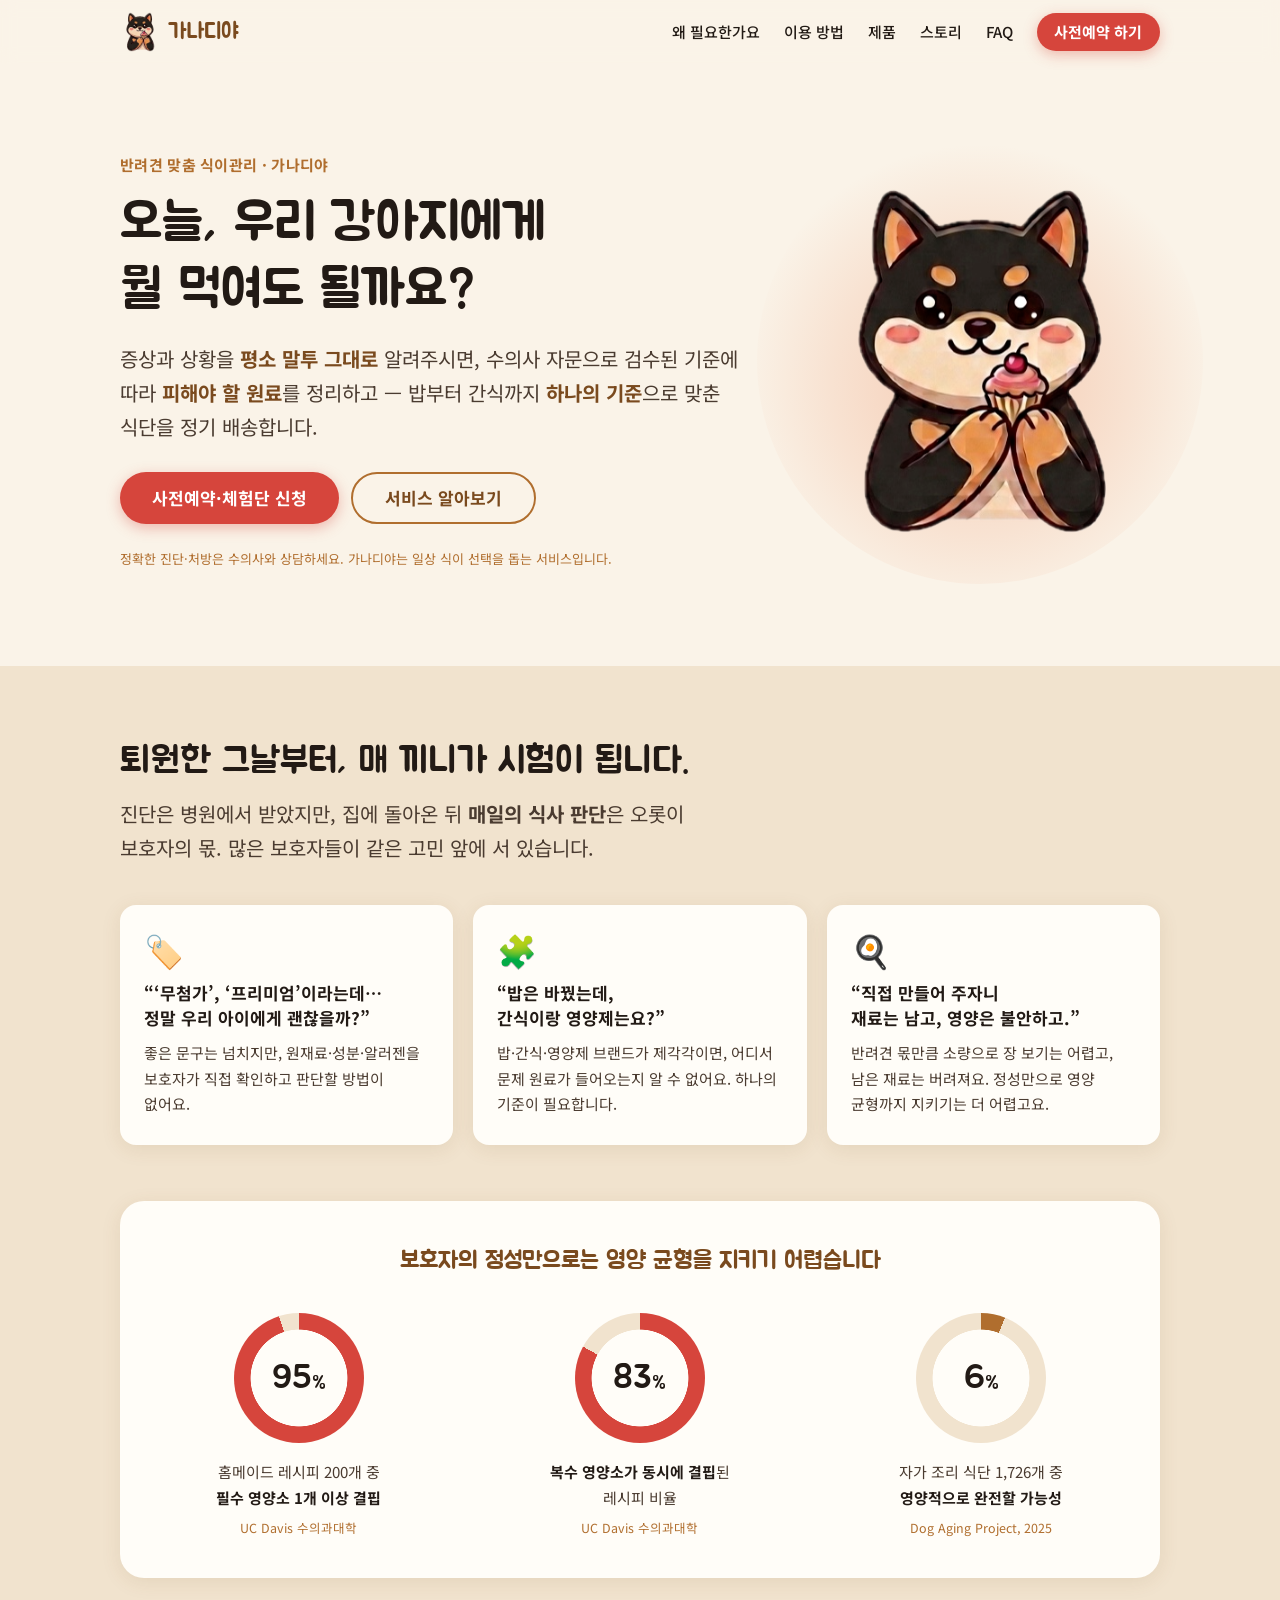
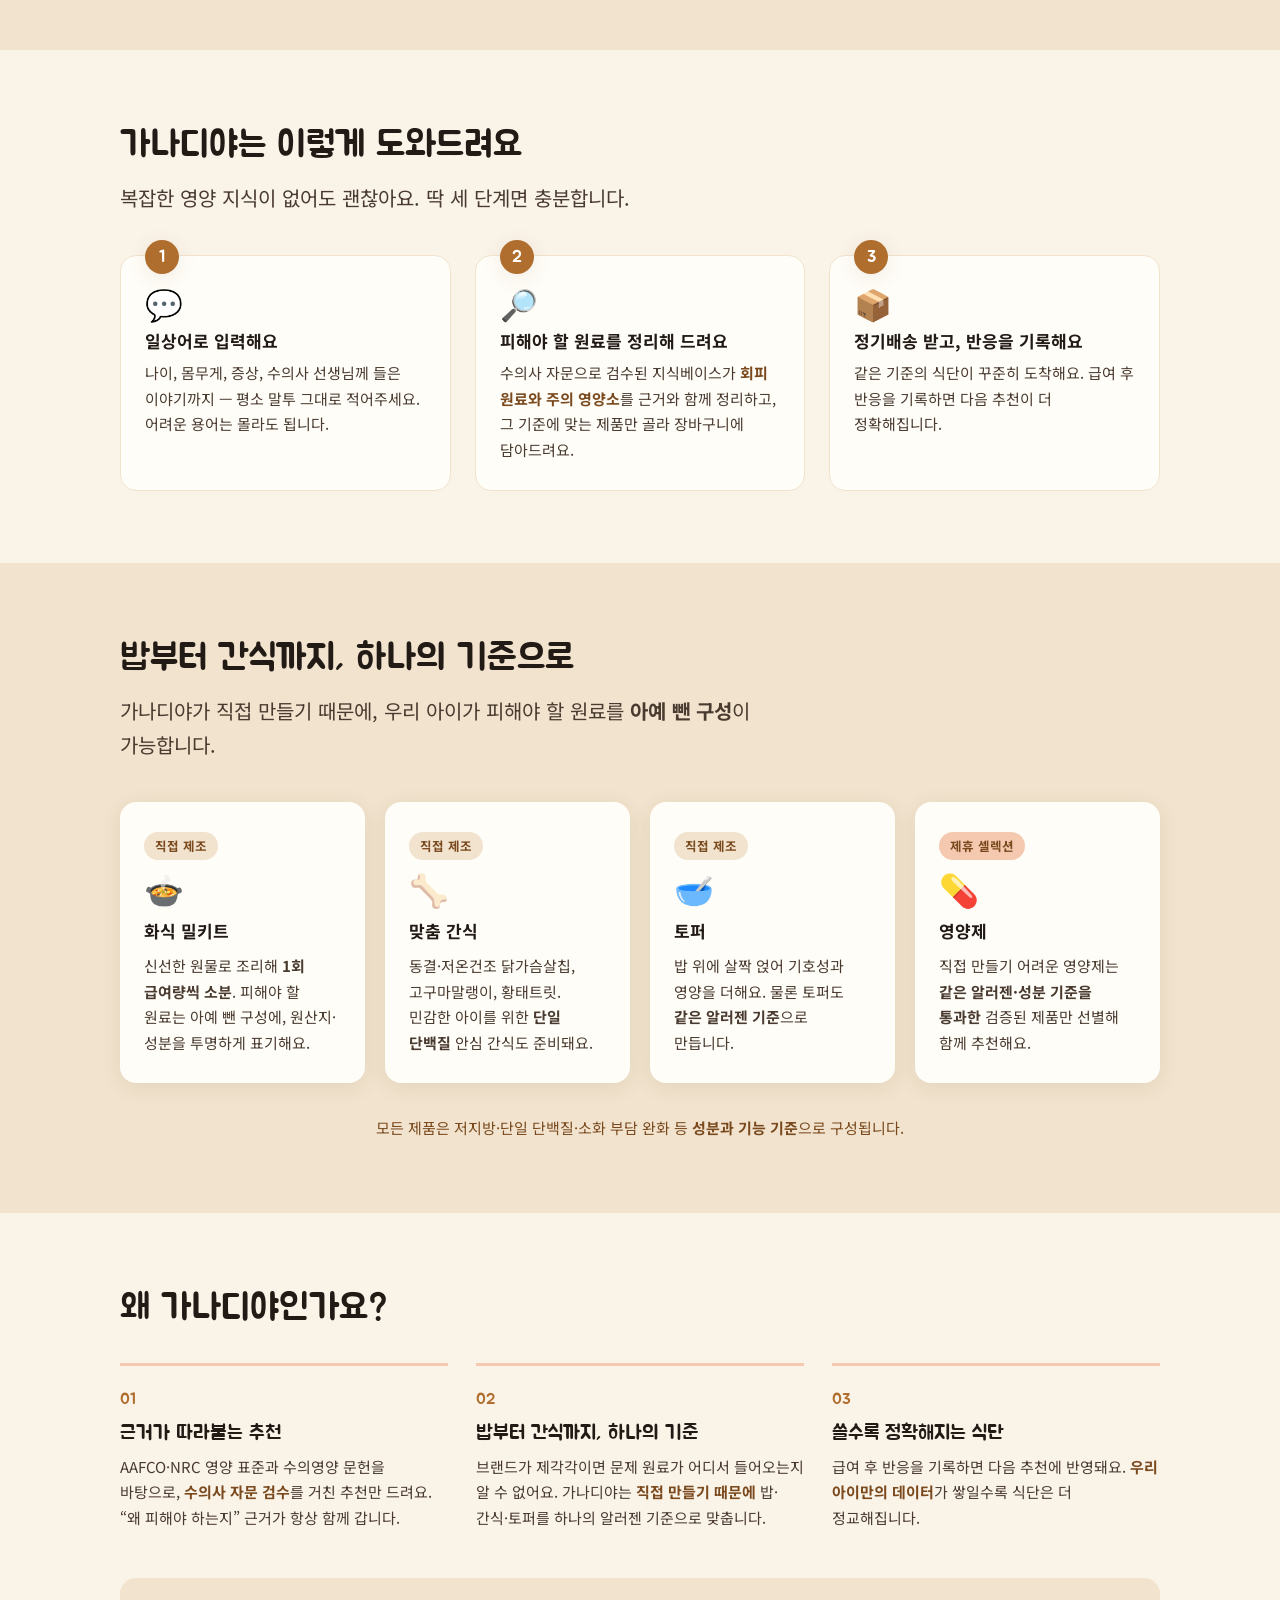
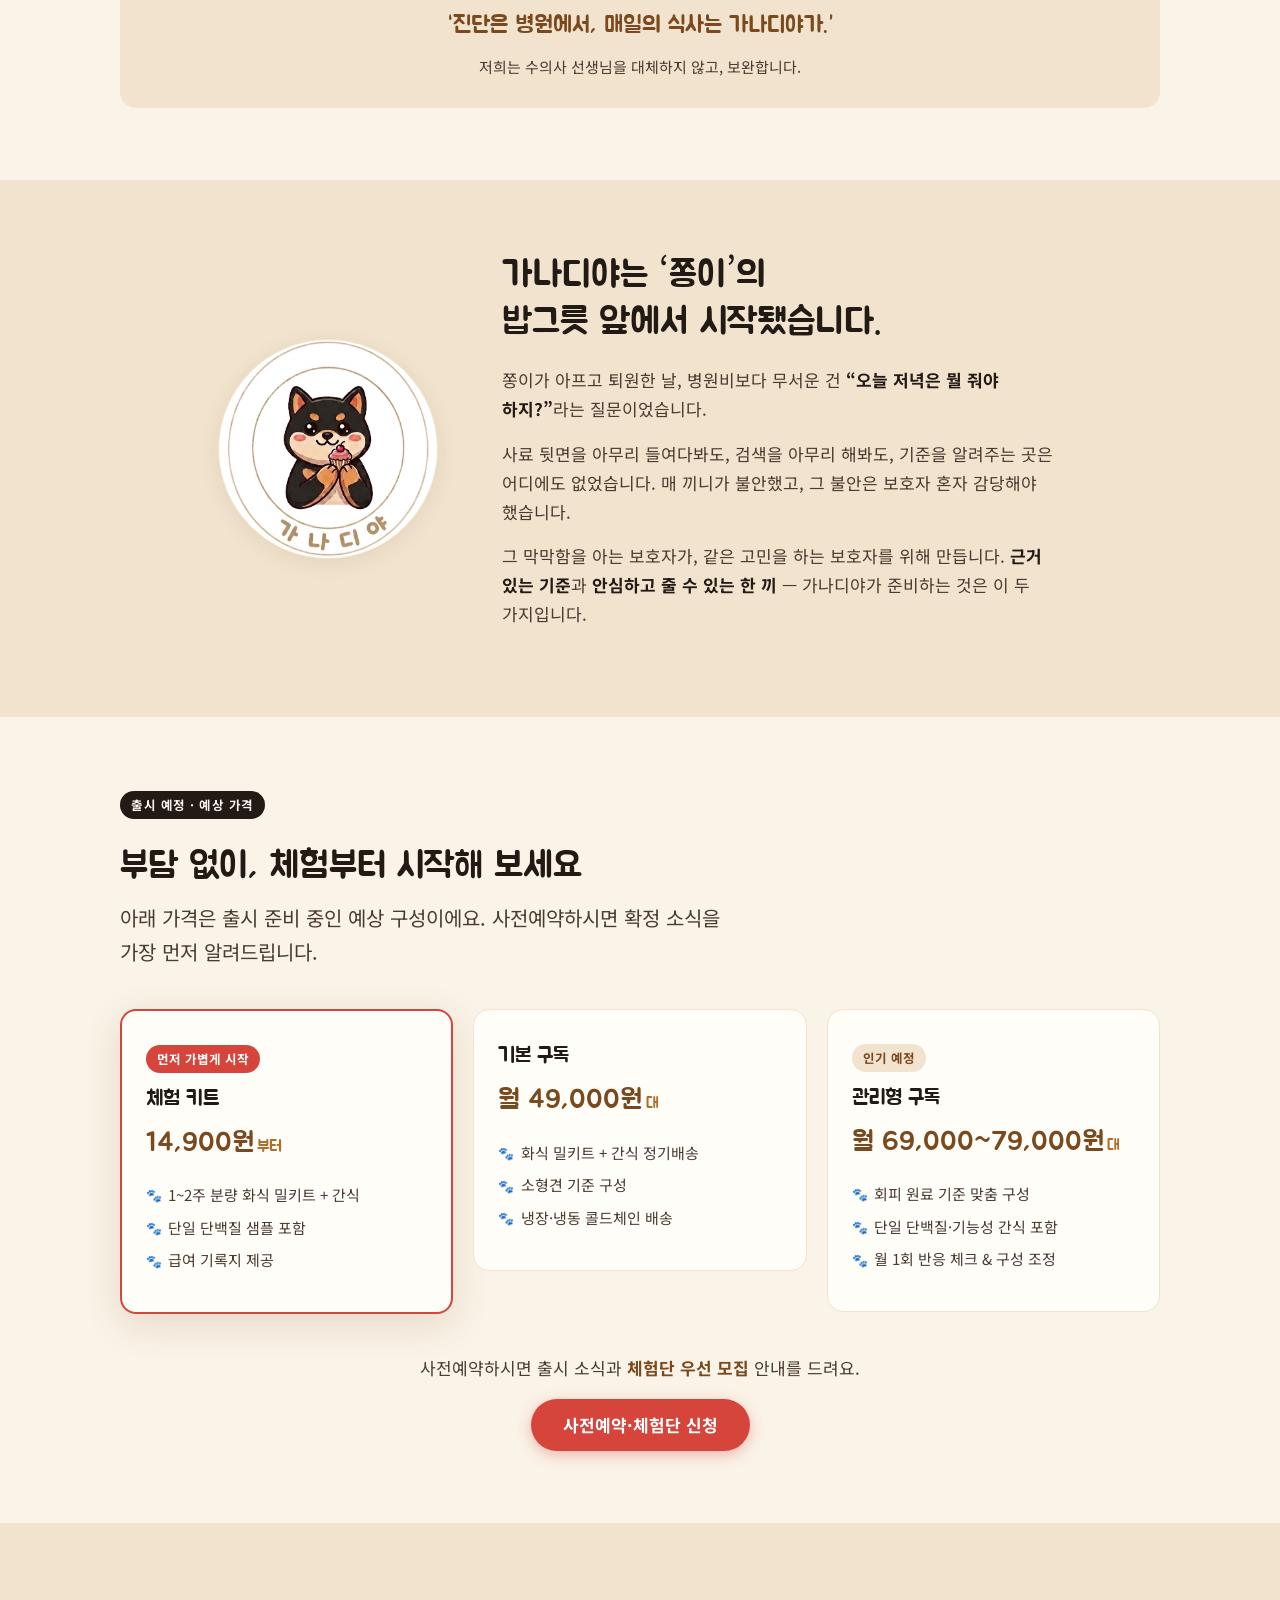
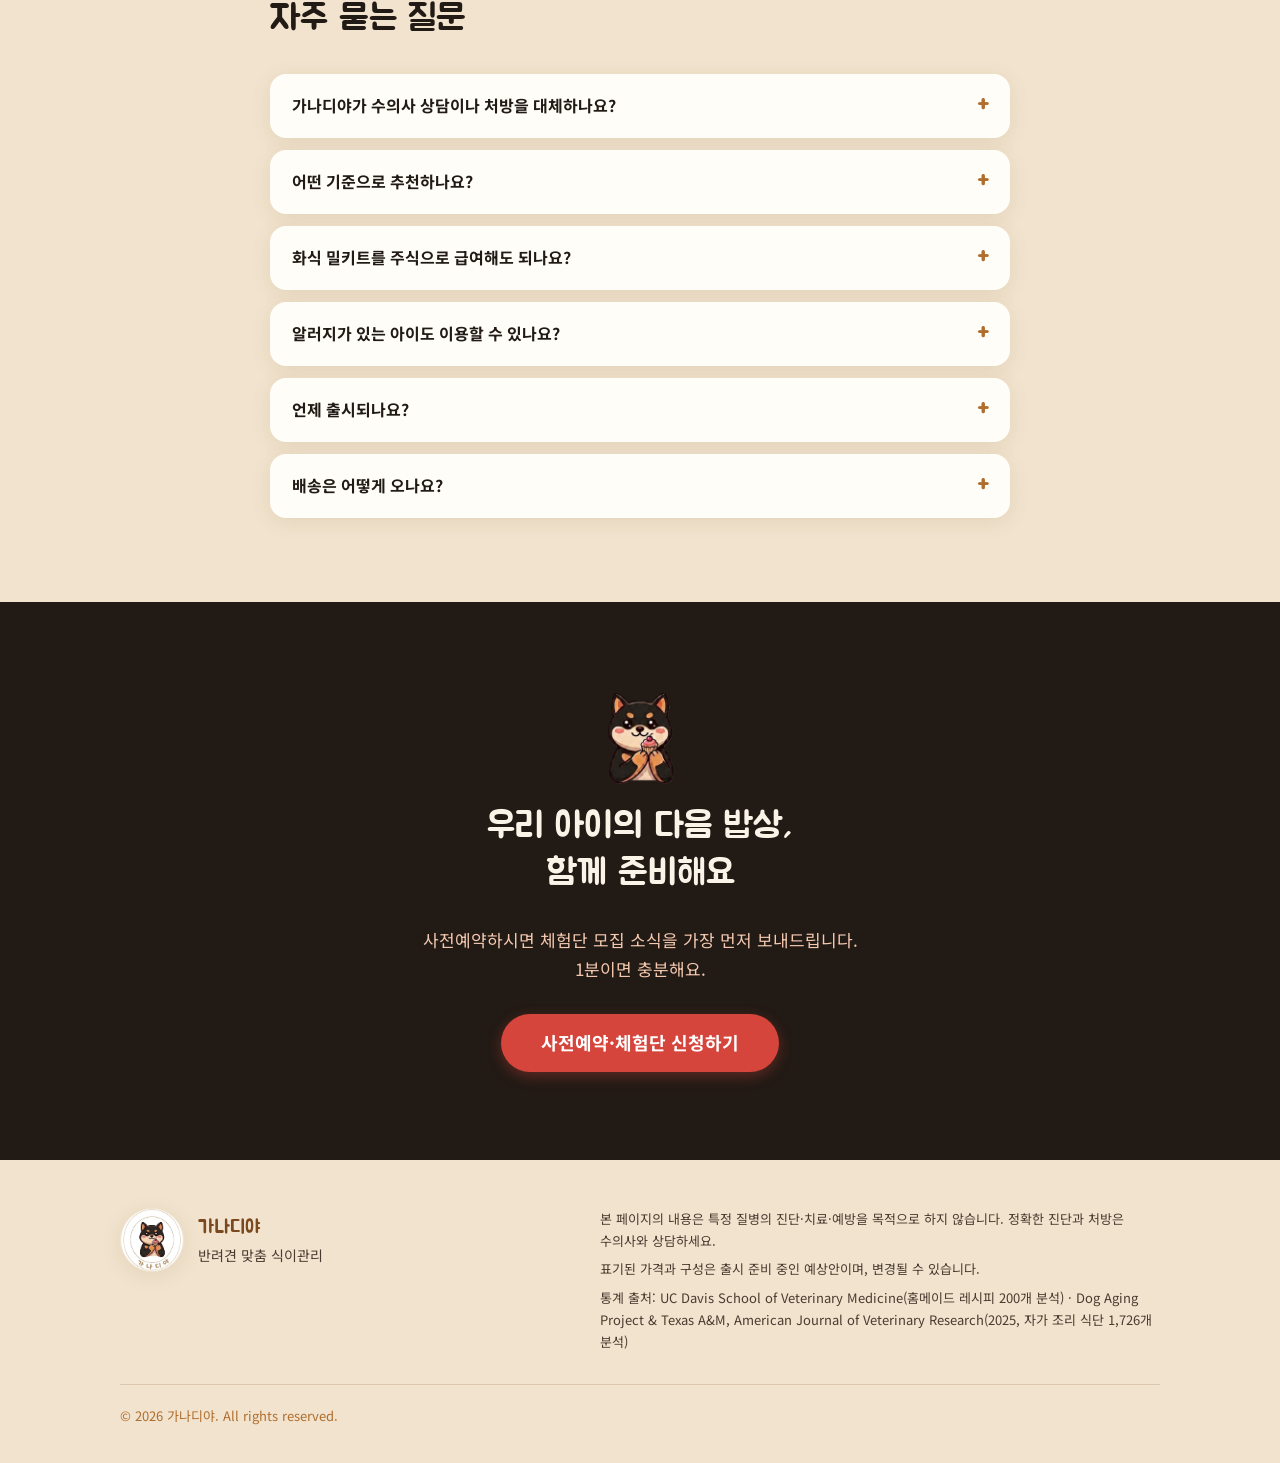
==== index.html @ b3e9a32a "가나디야 랜딩페이지 최초 배포 Co-Authored-By: Claude Fable 5 <noreply@anthropic.com>" ====
<!DOCTYPE html>
<html lang="ko">
<head>
  <meta charset="UTF-8" />
  <meta name="viewport" content="width=device-width, initial-scale=1.0" />
  <title>가나디야 — 우리 아이 맞춤 식이관리, 밥부터 간식까지 하나의 기준으로</title>
  <meta name="description" content="증상과 상황을 일상어로 알려주시면, 수의사 자문으로 검수된 기준에 따라 피해야 할 원료를 정리하고 — 밥부터 간식까지 하나의 기준으로 맞춘 식단을 정기 배송하는 반려견 식이관리 서비스입니다." />
  <meta property="og:type" content="website" />
  <meta property="og:title" content="가나디야 — 우리 아이 맞춤 식이관리" />
  <meta property="og:description" content="오늘, 우리 강아지에게 뭘 먹여도 될까요? 밥부터 간식까지 하나의 기준으로 — 가나디야가 도와드려요." />
  <meta property="og:image" content="assets/logo_dog.png" />
  <link rel="icon" type="image/png" href="assets/logo_dog.png" />
  <link rel="preconnect" href="https://fonts.googleapis.com" />
  <link rel="preconnect" href="https://fonts.gstatic.com" crossorigin />
  <link href="https://fonts.googleapis.com/css2?family=Jua&family=Noto+Sans+KR:wght@400;500;700&display=swap" rel="stylesheet" />
  <link rel="stylesheet" href="css/style.css" />
</head>
<body>

  <!-- ===== 고정 헤더 ===== -->
  <header class="site-header" id="top">
    <div class="container header-inner">
      <a class="brand" href="#top">
        <img src="assets/logo_dog.png" alt="가나디야 마스코트" width="40" height="40" />
        <span class="brand-name">가나디야</span>
      </a>
      <nav class="site-nav" id="site-nav" aria-label="주요 메뉴">
        <a href="#problem">왜 필요한가요</a>
        <a href="#how">이용 방법</a>
        <a href="#products">제품</a>
        <a href="#story">스토리</a>
        <a href="#faq">FAQ</a>
        <a class="btn btn-accent btn-sm" data-cta href="https://forms.gle/REPLACE_WITH_REAL_FORM" target="_blank" rel="noopener">사전예약 하기</a>
      </nav>
      <button class="nav-toggle" aria-expanded="false" aria-controls="site-nav" aria-label="메뉴 열기">
        <span></span><span></span><span></span>
      </button>
    </div>
  </header>

  <main>
    <!-- ===== 히어로 ===== -->
    <section class="hero" id="hero">
      <div class="container hero-inner">
        <div class="hero-text">
          <p class="eyebrow">반려견 맞춤 식이관리 · 가나디야</p>
          <h1>오늘, 우리 강아지에게<br />뭘 먹여도 될까요?</h1>
          <p class="lead">
            증상과 상황을 <strong>평소 말투 그대로</strong> 알려주시면,
            수의사 자문으로 검수된 기준에 따라 <strong>피해야 할 원료</strong>를 정리하고 —
            밥부터 간식까지 <strong>하나의 기준</strong>으로 맞춘 식단을 정기 배송합니다.
          </p>
          <div class="cta-row">
            <a class="btn btn-accent btn-lg" data-cta href="https://forms.gle/REPLACE_WITH_REAL_FORM" target="_blank" rel="noopener">사전예약·체험단 신청</a>
            <a class="btn btn-ghost btn-lg" href="#problem">서비스 알아보기</a>
          </div>
          <p class="hero-note">
            정확한 진단·처방은 수의사와 상담하세요.<br class="sm-only" />
            가나디야는 일상 식이 선택을 돕는 서비스입니다.
          </p>
        </div>
        <div class="hero-visual">
          <div class="hero-glow" aria-hidden="true"></div>
          <img src="assets/logo_dog.png" alt="컵케이크를 든 가나디야 시바견 캐릭터" width="360" height="360" />
        </div>
      </div>
    </section>

    <!-- ===== 문제 공감 ===== -->
    <section class="section section-deep" id="problem">
      <div class="container">
        <h2 class="reveal">퇴원한 그날부터,<br class="sm-only" /> 매 끼니가 시험이 됩니다.</h2>
        <p class="section-lead reveal">
          진단은 병원에서 받았지만, 집에 돌아온 뒤 <strong>매일의 식사 판단</strong>은 오롯이 보호자의 몫.
          많은 보호자들이 같은 고민 앞에 서 있습니다.
        </p>
        <div class="card-grid cols-3">
          <article class="card reveal">
            <div class="card-icon" aria-hidden="true">🏷️</div>
            <h3>“‘무첨가’, ‘프리미엄’이라는데…<br />정말 우리 아이에게 괜찮을까?”</h3>
            <p>좋은 문구는 넘치지만, 원재료·성분·알러젠을 보호자가 직접 확인하고 판단할 방법이 없어요.</p>
          </article>
          <article class="card reveal">
            <div class="card-icon" aria-hidden="true">🧩</div>
            <h3>“밥은 바꿨는데,<br />간식이랑 영양제는요?”</h3>
            <p>밥·간식·영양제 브랜드가 제각각이면, 어디서 문제 원료가 들어오는지 알 수 없어요. 하나의 기준이 필요합니다.</p>
          </article>
          <article class="card reveal">
            <div class="card-icon" aria-hidden="true">🍳</div>
            <h3>“직접 만들어 주자니<br />재료는 남고, 영양은 불안하고.”</h3>
            <p>반려견 몫만큼 소량으로 장 보기는 어렵고, 남은 재료는 버려져요. 정성만으로 영양 균형까지 지키기는 더 어렵고요.</p>
          </article>
        </div>

        <div class="stats-band reveal">
          <p class="stats-title">보호자의 정성만으로는 영양 균형을 지키기 어렵습니다</p>
          <div class="stats-grid">
            <div class="stat">
              <div class="donut" style="--p: 95" role="img" aria-label="95퍼센트">
                <span class="donut-value">95<small>%</small></span>
              </div>
              <p class="stat-desc">홈메이드 레시피 200개 중<br /><strong>필수 영양소 1개 이상 결핍</strong></p>
              <p class="stat-src">UC Davis 수의과대학</p>
            </div>
            <div class="stat">
              <div class="donut" style="--p: 83" role="img" aria-label="83퍼센트">
                <span class="donut-value">83<small>%</small></span>
              </div>
              <p class="stat-desc"><strong>복수 영양소가 동시에 결핍</strong>된<br />레시피 비율</p>
              <p class="stat-src">UC Davis 수의과대학</p>
            </div>
            <div class="stat">
              <div class="donut donut-low" style="--p: 6" role="img" aria-label="6퍼센트">
                <span class="donut-value">6<small>%</small></span>
              </div>
              <p class="stat-desc">자가 조리 식단 1,726개 중<br /><strong>영양적으로 완전할 가능성</strong></p>
              <p class="stat-src">Dog Aging Project, 2025</p>
            </div>
          </div>
        </div>
      </div>
    </section>

    <!-- ===== 3 STEP ===== -->
    <section class="section" id="how">
      <div class="container">
        <h2 class="reveal">가나디야는 이렇게 도와드려요</h2>
        <p class="section-lead reveal">복잡한 영양 지식이 없어도 괜찮아요. 딱 세 단계면 충분합니다.</p>
        <div class="steps">
          <article class="step reveal">
            <div class="step-num" aria-hidden="true">1</div>
            <div class="step-icon" aria-hidden="true">💬</div>
            <h3>일상어로 입력해요</h3>
            <p>나이, 몸무게, 증상, 수의사 선생님께 들은 이야기까지 — 평소 말투 그대로 적어주세요. 어려운 용어는 몰라도 됩니다.</p>
          </article>
          <article class="step reveal">
            <div class="step-num" aria-hidden="true">2</div>
            <div class="step-icon" aria-hidden="true">🔎</div>
            <h3>피해야 할 원료를 정리해 드려요</h3>
            <p>수의사 자문으로 검수된 지식베이스가 <strong>회피 원료와 주의 영양소</strong>를 근거와 함께 정리하고, 그 기준에 맞는 제품만 골라 장바구니에 담아드려요.</p>
          </article>
          <article class="step reveal">
            <div class="step-num" aria-hidden="true">3</div>
            <div class="step-icon" aria-hidden="true">📦</div>
            <h3>정기배송 받고, 반응을 기록해요</h3>
            <p>같은 기준의 식단이 꾸준히 도착해요. 급여 후 반응을 기록하면 다음 추천이 더 정확해집니다.</p>
          </article>
        </div>
      </div>
    </section>

    <!-- ===== 제품 라인 ===== -->
    <section class="section section-deep" id="products">
      <div class="container">
        <h2 class="reveal">밥부터 간식까지, 하나의 기준으로</h2>
        <p class="section-lead reveal">
          가나디야가 직접 만들기 때문에, 우리 아이가 피해야 할 원료를 <strong>아예 뺀 구성</strong>이 가능합니다.
        </p>
        <div class="card-grid cols-4">
          <article class="card product-card reveal">
            <span class="badge badge-own">직접 제조</span>
            <div class="card-icon" aria-hidden="true">🍲</div>
            <h3>화식 밀키트</h3>
            <p>신선한 원물로 조리해 <strong>1회 급여량씩 소분</strong>. 피해야 할 원료는 아예 뺀 구성에, 원산지·성분을 투명하게 표기해요.</p>
          </article>
          <article class="card product-card reveal">
            <span class="badge badge-own">직접 제조</span>
            <div class="card-icon" aria-hidden="true">🦴</div>
            <h3>맞춤 간식</h3>
            <p>동결·저온건조 닭가슴살칩, 고구마말랭이, 황태트릿. 민감한 아이를 위한 <strong>단일 단백질</strong> 안심 간식도 준비돼요.</p>
          </article>
          <article class="card product-card reveal">
            <span class="badge badge-own">직접 제조</span>
            <div class="card-icon" aria-hidden="true">🥣</div>
            <h3>토퍼</h3>
            <p>밥 위에 살짝 얹어 기호성과 영양을 더해요. 물론 토퍼도 <strong>같은 알러젠 기준</strong>으로 만듭니다.</p>
          </article>
          <article class="card product-card reveal">
            <span class="badge badge-partner">제휴 셀렉션</span>
            <div class="card-icon" aria-hidden="true">💊</div>
            <h3>영양제</h3>
            <p>직접 만들기 어려운 영양제는 <strong>같은 알러젠·성분 기준을 통과한</strong> 검증된 제품만 선별해 함께 추천해요.</p>
          </article>
        </div>
        <p class="section-note reveal">
          모든 제품은 저지방·단일 단백질·소화 부담 완화 등 <strong>성분과 기능 기준</strong>으로 구성됩니다.
        </p>
      </div>
    </section>

    <!-- ===== 차별점 ===== -->
    <section class="section" id="why">
      <div class="container">
        <h2 class="reveal">왜 가나디야인가요?</h2>
        <div class="why-grid">
          <article class="why-item reveal">
            <div class="why-num" aria-hidden="true">01</div>
            <h3>근거가 따라붙는 추천</h3>
            <p>AAFCO·NRC 영양 표준과 수의영양 문헌을 바탕으로, <strong>수의사 자문 검수</strong>를 거친 추천만 드려요. “왜 피해야 하는지” 근거가 항상 함께 갑니다.</p>
          </article>
          <article class="why-item reveal">
            <div class="why-num" aria-hidden="true">02</div>
            <h3>밥부터 간식까지, 하나의 기준</h3>
            <p>브랜드가 제각각이면 문제 원료가 어디서 들어오는지 알 수 없어요. 가나디야는 <strong>직접 만들기 때문에</strong> 밥·간식·토퍼를 하나의 알러젠 기준으로 맞춥니다.</p>
          </article>
          <article class="why-item reveal">
            <div class="why-num" aria-hidden="true">03</div>
            <h3>쓸수록 정확해지는 식단</h3>
            <p>급여 후 반응을 기록하면 다음 추천에 반영돼요. <strong>우리 아이만의 데이터</strong>가 쌓일수록 식단은 더 정교해집니다.</p>
          </article>
        </div>
        <div class="trust-strip reveal">
          <p>“진단은 병원에서, 매일의 식사는 가나디야가.”</p>
          <span>저희는 수의사 선생님을 대체하지 않고, 보완합니다.</span>
        </div>
      </div>
    </section>

    <!-- ===== 창업자 스토리 ===== -->
    <section class="section section-deep" id="story">
      <div class="container story-inner">
        <div class="story-visual reveal">
          <img class="emblem" src="assets/logo_full.jpeg" alt="가나디야 원형 엠블럼" width="220" height="220" loading="lazy" />
        </div>
        <div class="story-text">
          <h2 class="reveal">가나디야는 ‘쫑이’의<br />밥그릇 앞에서 시작됐습니다.</h2>
          <p class="reveal">
            쫑이가 아프고 퇴원한 날, 병원비보다 무서운 건
            <strong>“오늘 저녁은 뭘 줘야 하지?”</strong>라는 질문이었습니다.
          </p>
          <p class="reveal">
            사료 뒷면을 아무리 들여다봐도, 검색을 아무리 해봐도, 기준을 알려주는 곳은 어디에도 없었습니다.
            매 끼니가 불안했고, 그 불안은 보호자 혼자 감당해야 했습니다.
          </p>
          <p class="reveal">
            그 막막함을 아는 보호자가, 같은 고민을 하는 보호자를 위해 만듭니다.
            <strong>근거 있는 기준</strong>과 <strong>안심하고 줄 수 있는 한 끼</strong> — 가나디야가 준비하는 것은 이 두 가지입니다.
          </p>
        </div>
      </div>
    </section>

    <!-- ===== 가격 ===== -->
    <section class="section" id="pricing">
      <div class="container">
        <p class="pricing-badge reveal"><span class="badge badge-soon">출시 예정 · 예상 가격</span></p>
        <h2 class="reveal">부담 없이, 체험부터 시작해 보세요</h2>
        <p class="section-lead reveal">아래 가격은 출시 준비 중인 예상 구성이에요. 사전예약하시면 확정 소식을 가장 먼저 알려드립니다.</p>
        <div class="plan-grid">
          <article class="plan reveal plan-featured">
            <span class="badge badge-accent">먼저 가볍게 시작</span>
            <h3>체험 키트</h3>
            <p class="plan-price">14,900원<span>부터</span></p>
            <ul>
              <li>1~2주 분량 화식 밀키트 + 간식</li>
              <li>단일 단백질 샘플 포함</li>
              <li>급여 기록지 제공</li>
            </ul>
          </article>
          <article class="plan reveal">
            <h3>기본 구독</h3>
            <p class="plan-price">월 49,000원<span>대</span></p>
            <ul>
              <li>화식 밀키트 + 간식 정기배송</li>
              <li>소형견 기준 구성</li>
              <li>냉장·냉동 콜드체인 배송</li>
            </ul>
          </article>
          <article class="plan reveal">
            <span class="badge badge-own">인기 예정</span>
            <h3>관리형 구독</h3>
            <p class="plan-price">월 69,000~79,000원<span>대</span></p>
            <ul>
              <li>회피 원료 기준 맞춤 구성</li>
              <li>단일 단백질·기능성 간식 포함</li>
              <li>월 1회 반응 체크 &amp; 구성 조정</li>
            </ul>
          </article>
        </div>
        <div class="pricing-cta reveal">
          <p>사전예약하시면 출시 소식과 <strong>체험단 우선 모집</strong> 안내를 드려요.</p>
          <a class="btn btn-accent btn-lg" data-cta href="https://forms.gle/REPLACE_WITH_REAL_FORM" target="_blank" rel="noopener">사전예약·체험단 신청</a>
        </div>
      </div>
    </section>

    <!-- ===== FAQ ===== -->
    <section class="section section-deep" id="faq">
      <div class="container container-narrow">
        <h2 class="reveal">자주 묻는 질문</h2>
        <div class="faq-list reveal">
          <details>
            <summary>가나디야가 수의사 상담이나 처방을 대체하나요?</summary>
            <p>아니요. 정확한 진단과 처방은 반드시 수의사와 상담하세요. 가나디야는 병원에 다녀온 뒤, <strong>집에서의 일상 식이 선택</strong>을 돕는 서비스입니다. 중증이거나 복합적인 상황이 입력되면 수의사 상담을 먼저 안내해 드려요.</p>
          </details>
          <details>
            <summary>어떤 기준으로 추천하나요?</summary>
            <p>AAFCO·NRC 등 공신력 있는 영양 표준과 수의영양 문헌을 기반으로 하고, 수의사·반려동물 영양 전문가 자문위원이 추천 로직과 제품 목록을 검수합니다. 추천에는 항상 <strong>근거가 함께</strong> 제시돼요.</p>
          </details>
          <details>
            <summary>화식 밀키트를 주식으로 급여해도 되나요?</summary>
            <p>솔직하게 말씀드릴게요. 출시 예정인 화식 밀키트는 <strong>‘보조식(기타사료)’으로 등록되는 제품</strong>입니다. 기존 식단에 더하거나 일부를 대체하는 방식으로 시작하시고, 전체 식단 구성은 수의사와 상담해 정하시는 것을 권장해요.</p>
          </details>
          <details>
            <summary>알러지가 있는 아이도 이용할 수 있나요?</summary>
            <p>네, 가나디야가 가장 신경 쓰는 부분이에요. 입력해 주신 정보를 바탕으로 <strong>회피해야 할 원료를 뺀 구성</strong>을 추천하고, 단일 단백질 옵션도 준비합니다. 밥·간식·토퍼가 모두 같은 기준이라 어디서 문제 원료가 들어오는지 걱정을 덜 수 있어요.</p>
          </details>
          <details>
            <summary>언제 출시되나요?</summary>
            <p>현재 체험단 모집과 정식 출시를 준비하고 있어요. <a data-cta href="https://forms.gle/REPLACE_WITH_REAL_FORM" target="_blank" rel="noopener">사전예약</a>을 남겨주시면 체험단 모집 소식을 가장 먼저 보내드립니다.</p>
          </details>
          <details>
            <summary>배송은 어떻게 오나요?</summary>
            <p>신선 제품은 <strong>냉장·냉동 콜드체인</strong>으로 배송돼요. 1회 급여량 단위로 소분되어 있어 보관이 간편하고, 남는 재료 없이 급여할 수 있습니다.</p>
          </details>
        </div>
      </div>
    </section>

    <!-- ===== 최종 CTA ===== -->
    <section class="section section-dark" id="reserve">
      <div class="container reserve-inner">
        <img src="assets/logo_dog.png" alt="" aria-hidden="true" width="96" height="96" loading="lazy" />
        <h2 class="reveal">우리 아이의 다음 밥상,<br />함께 준비해요</h2>
        <p class="reveal">사전예약하시면 체험단 모집 소식을 가장 먼저 보내드립니다.<br />1분이면 충분해요.</p>
        <a class="btn btn-accent btn-xl reveal" data-cta href="https://forms.gle/REPLACE_WITH_REAL_FORM" target="_blank" rel="noopener">사전예약·체험단 신청하기</a>
      </div>
    </section>
  </main>

  <!-- ===== 푸터 ===== -->
  <footer class="site-footer">
    <div class="container footer-inner">
      <div class="footer-brand">
        <img class="emblem emblem-sm" src="assets/logo_full.jpeg" alt="가나디야 엠블럼" width="64" height="64" loading="lazy" />
        <div>
          <p class="footer-name">가나디야</p>
          <p class="footer-tag">반려견 맞춤 식이관리</p>
        </div>
      </div>
      <div class="footer-notice">
        <p>본 페이지의 내용은 특정 질병의 진단·치료·예방을 목적으로 하지 않습니다. 정확한 진단과 처방은 수의사와 상담하세요.</p>
        <p>표기된 가격과 구성은 출시 준비 중인 예상안이며, 변경될 수 있습니다.</p>
        <p class="footer-src">통계 출처: UC Davis School of Veterinary Medicine(홈메이드 레시피 200개 분석) · Dog Aging Project &amp; Texas A&amp;M, American Journal of Veterinary Research(2025, 자가 조리 식단 1,726개 분석)</p>
      </div>
      <p class="footer-copy">© 2026 가나디야. All rights reserved.</p>
    </div>
  </footer>

  <script src="js/config.js"></script>
  <script src="js/main.js"></script>
</body>
</html>
---- css/style.css ----
/* ============================================================
   가나디야 랜딩페이지 스타일
   구조: 토큰 → 리셋 → 타이포 → 공통 컴포넌트 → 섹션별 → 미디어쿼리
   ============================================================ */

/* ---------- 디자인 토큰 ---------- */
:root {
  --cream-bg:     #FAF3E8;
  --cream-card:   #FFFDF8;
  --cream-deep:   #F1E3CE;
  --peach:        #F5C9B0;
  --brown:        #B06E2E;
  --brown-deep:   #7A4A1E;
  --ink:          #221A15;
  --ink-soft:     #4A3B30;
  --accent:       #D6453C;
  --accent-hover: #B93830;
  --white:        #FFFFFF;

  --font-head: 'Jua', 'Noto Sans KR', 'Apple SD Gothic Neo', 'Malgun Gothic', sans-serif;
  --font-body: 'Noto Sans KR', 'Apple SD Gothic Neo', 'Malgun Gothic', sans-serif;

  --radius: 16px;
  --radius-lg: 24px;
  --shadow: 0 4px 20px rgba(122, 74, 30, 0.10);
  --shadow-lg: 0 10px 36px rgba(122, 74, 30, 0.16);

  --header-h: 64px;
}

/* ---------- 리셋 ---------- */
*, *::before, *::after { box-sizing: border-box; margin: 0; padding: 0; }

html {
  scroll-behavior: smooth;
  -webkit-text-size-adjust: 100%;
}

body {
  font-family: var(--font-body);
  font-size: 17px;
  line-height: 1.7;
  color: var(--ink);
  background: var(--cream-bg);
  word-break: keep-all;
  overflow-wrap: break-word;
}

img { max-width: 100%; height: auto; display: block; }
ul { list-style: none; }
a { color: inherit; text-decoration: none; }
button { font: inherit; background: none; border: none; cursor: pointer; }
section { scroll-margin-top: calc(var(--header-h) + 12px); }

/* ---------- 타이포 ---------- */
h1, h2, h3 {
  font-family: var(--font-head);
  font-weight: 400;
  line-height: 1.3;
  color: var(--ink);
}

h1 { font-size: clamp(2rem, 5vw, 3.25rem); }
h2 { font-size: clamp(1.5rem, 3.2vw, 2.25rem); margin-bottom: 0.75rem; }
h3 { font-size: 1.2rem; margin-bottom: 0.5rem; }

.eyebrow {
  font-weight: 700;
  font-size: 0.9375rem;
  color: var(--brown);
  letter-spacing: 0.02em;
  margin-bottom: 0.75rem;
}

.lead, .section-lead {
  font-size: clamp(1.05rem, 1.8vw, 1.25rem);
  color: var(--ink-soft);
}

.section-lead { max-width: 640px; margin-bottom: 2.5rem; }

/* ---------- 레이아웃 공통 ---------- */
.container {
  width: 100%;
  max-width: 1080px;
  margin: 0 auto;
  padding: 0 20px;
}

.container-narrow { max-width: 780px; }

.section { padding: 72px 0; }
.section-deep { background: var(--cream-deep); }
.section-dark { background: var(--ink); }

.section-note {
  margin-top: 2rem;
  font-size: 0.9375rem;
  color: var(--brown-deep);
  text-align: center;
}

.sm-only { display: inline; }

/* ---------- 버튼 ---------- */
.btn {
  display: inline-flex;
  align-items: center;
  justify-content: center;
  font-weight: 700;
  border-radius: 999px;
  transition: background 0.2s ease, transform 0.15s ease, box-shadow 0.2s ease;
  min-height: 44px;
  padding: 0 1.5rem;
  text-align: center;
}

.btn-accent {
  background: var(--accent);
  color: var(--white);
  box-shadow: 0 4px 14px rgba(214, 69, 60, 0.35);
}
.btn-accent:hover { background: var(--accent-hover); transform: translateY(-1px); }

.btn-ghost {
  background: transparent;
  color: var(--brown-deep);
  border: 2px solid var(--brown);
}
.btn-ghost:hover { background: rgba(176, 110, 46, 0.08); }

.btn-sm { min-height: 38px; padding: 0 1.1rem; font-size: 0.9375rem; }
.btn-lg { min-height: 52px; padding: 0 2rem; font-size: 1.0625rem; }
.btn-xl { min-height: 58px; padding: 0 2.5rem; font-size: 1.125rem; }

/* ---------- 뱃지 ---------- */
.badge {
  display: inline-block;
  font-size: 0.78125rem;
  font-weight: 700;
  padding: 0.2rem 0.7rem;
  border-radius: 999px;
  margin-bottom: 0.75rem;
}
.badge-own     { background: var(--cream-deep); color: var(--brown-deep); }
.badge-partner { background: var(--peach); color: var(--brown-deep); }
.badge-accent  { background: var(--accent); color: var(--white); }
.badge-soon    { background: var(--ink); color: var(--cream-bg); letter-spacing: 0.04em; }

/* ---------- 헤더 ---------- */
.site-header {
  position: sticky;
  top: 0;
  z-index: 100;
  background: rgba(250, 243, 232, 0.92);
  backdrop-filter: blur(8px);
  -webkit-backdrop-filter: blur(8px);
  transition: box-shadow 0.25s ease;
}
.site-header.is-scrolled { box-shadow: 0 2px 16px rgba(34, 26, 21, 0.08); }

.header-inner {
  display: flex;
  align-items: center;
  justify-content: space-between;
  height: var(--header-h);
}

.brand {
  display: flex;
  align-items: center;
  gap: 0.5rem;
}
.brand img { width: 40px; height: 40px; }
.brand-name {
  font-family: var(--font-head);
  font-size: 1.35rem;
  color: var(--brown-deep);
}

.site-nav {
  display: none;
  align-items: center;
  gap: 1.5rem;
  font-weight: 500;
  font-size: 0.9375rem;
}
.site-nav a:not(.btn):hover { color: var(--brown); }

.nav-toggle {
  display: flex;
  flex-direction: column;
  justify-content: center;
  gap: 5px;
  width: 44px;
  height: 44px;
  align-items: center;
}
.nav-toggle span {
  display: block;
  width: 22px;
  height: 2.5px;
  background: var(--ink);
  border-radius: 2px;
  transition: transform 0.25s ease, opacity 0.2s ease;
}
.nav-toggle[aria-expanded="true"] span:nth-child(1) { transform: translateY(7.5px) rotate(45deg); }
.nav-toggle[aria-expanded="true"] span:nth-child(2) { opacity: 0; }
.nav-toggle[aria-expanded="true"] span:nth-child(3) { transform: translateY(-7.5px) rotate(-45deg); }

/* 모바일 열린 상태 */
.site-nav.is-open {
  display: flex;
  position: absolute;
  top: var(--header-h);
  left: 0;
  right: 0;
  flex-direction: column;
  align-items: stretch;
  gap: 0;
  background: var(--cream-card);
  box-shadow: var(--shadow-lg);
  padding: 0.5rem 20px 1.25rem;
}
.site-nav.is-open a:not(.btn) {
  padding: 0.9rem 0.25rem;
  border-bottom: 1px solid var(--cream-deep);
}
.site-nav.is-open .btn { margin-top: 1rem; }

/* ---------- 히어로 ---------- */
.hero {
  padding: 56px 0 72px;
  overflow: hidden;
}

.hero-inner {
  display: flex;
  flex-direction: column;
  align-items: center;
  gap: 2.5rem;
}

.hero-text { text-align: center; max-width: 620px; }
.hero-text h1 { margin-bottom: 1.1rem; }
.hero-text .lead strong { color: var(--brown-deep); }

.cta-row {
  display: flex;
  flex-direction: column;
  gap: 0.75rem;
  margin-top: 1.75rem;
  align-items: stretch;
}

.hero-note {
  margin-top: 1.5rem;
  font-size: 0.8125rem;
  color: var(--brown);
}

.hero-visual {
  position: relative;
  width: min(70vw, 320px);
}
.hero-glow {
  position: absolute;
  inset: -12%;
  background: radial-gradient(circle at 50% 55%, var(--peach) 0%, rgba(245, 201, 176, 0.4) 45%, transparent 72%);
  border-radius: 50%;
  z-index: 0;
}
.hero-visual img {
  position: relative;
  z-index: 1;
  width: 100%;
  height: auto;
}

/* ---------- 카드 ---------- */
.card-grid {
  display: grid;
  grid-template-columns: 1fr;
  gap: 1.25rem;
}

.card {
  background: var(--cream-card);
  border-radius: var(--radius);
  padding: 1.75rem 1.5rem;
  box-shadow: var(--shadow);
}

.card-icon { font-size: 2rem; margin-bottom: 0.9rem; line-height: 1; }
.card h3 { font-family: var(--font-body); font-weight: 700; font-size: 1.0625rem; line-height: 1.5; }
.card p { font-size: 0.9375rem; color: var(--ink-soft); margin-top: 0.6rem; }

.product-card { text-align: left; }

/* ---------- 통계 밴드 ---------- */
.stats-band {
  margin-top: 3.5rem;
  background: var(--cream-card);
  border-radius: var(--radius-lg);
  padding: 2.5rem 1.5rem;
  box-shadow: var(--shadow);
}

.stats-title {
  text-align: center;
  font-family: var(--font-head);
  font-size: clamp(1.15rem, 2.4vw, 1.5rem);
  color: var(--brown-deep);
  margin-bottom: 2rem;
}

.stats-grid {
  display: grid;
  grid-template-columns: 1fr;
  gap: 2rem;
}

.stat { text-align: center; }

.donut {
  --p: 0;
  --donut-color: var(--accent);
  width: 130px;
  height: 130px;
  margin: 0 auto 1rem;
  border-radius: 50%;
  background:
    radial-gradient(closest-side, var(--cream-card) 74%, transparent 75% 100%),
    conic-gradient(var(--donut-color) calc(var(--p) * 1%), var(--cream-deep) 0);
  display: flex;
  align-items: center;
  justify-content: center;
}
.donut-low { --donut-color: var(--brown); }

.donut-value {
  font-family: var(--font-head);
  font-size: 2.1rem;
  color: var(--ink);
}
.donut-value small { font-size: 1.1rem; }

.stat-desc { font-size: 0.9375rem; color: var(--ink-soft); }
.stat-desc strong { color: var(--ink); }
.stat-src { margin-top: 0.4rem; font-size: 0.78125rem; color: var(--brown); }

/* ---------- 3 STEP ---------- */
.steps {
  display: grid;
  grid-template-columns: 1fr;
  gap: 1.25rem;
}

.step {
  position: relative;
  background: var(--cream-card);
  border: 1.5px solid var(--cream-deep);
  border-radius: var(--radius);
  padding: 2rem 1.5rem 1.75rem;
}

.step-num {
  position: absolute;
  top: -16px;
  left: 1.5rem;
  width: 34px;
  height: 34px;
  border-radius: 50%;
  background: var(--brown);
  color: var(--white);
  font-family: var(--font-head);
  font-size: 1.05rem;
  display: flex;
  align-items: center;
  justify-content: center;
  box-shadow: var(--shadow);
}

.step-icon { font-size: 1.9rem; margin-bottom: 0.75rem; line-height: 1; }
.step h3 { font-family: var(--font-body); font-weight: 700; font-size: 1.0625rem; }
.step p { font-size: 0.9375rem; color: var(--ink-soft); }
.step p strong { color: var(--brown-deep); }

/* ---------- 차별점 ---------- */
.why-grid {
  display: grid;
  grid-template-columns: 1fr;
  gap: 1.75rem;
  margin-top: 2rem;
}

.why-item {
  border-top: 3px solid var(--peach);
  padding-top: 1.25rem;
}
.why-num {
  font-family: var(--font-head);
  color: var(--brown);
  font-size: 1rem;
  margin-bottom: 0.4rem;
}
.why-item h3 { font-size: 1.25rem; }
.why-item p { font-size: 0.9375rem; color: var(--ink-soft); }
.why-item p strong { color: var(--brown-deep); }

.trust-strip {
  margin-top: 3rem;
  background: var(--cream-deep);
  border-radius: var(--radius);
  padding: 1.75rem 1.5rem;
  text-align: center;
}
.trust-strip p {
  font-family: var(--font-head);
  font-size: clamp(1.15rem, 2.4vw, 1.45rem);
  color: var(--brown-deep);
  margin-bottom: 0.35rem;
}
.trust-strip span { font-size: 0.9375rem; color: var(--ink-soft); }

/* ---------- 스토리 ---------- */
.story-inner {
  display: flex;
  flex-direction: column;
  align-items: center;
  gap: 2.25rem;
  text-align: center;
}

.emblem {
  border-radius: 50%;
  border: 1px solid var(--cream-deep);
  box-shadow: var(--shadow);
  width: 200px;
  height: 200px;
  object-fit: cover;
}
.emblem-sm { width: 64px; height: 64px; }

.story-text { max-width: 560px; }
.story-text h2 { margin-bottom: 1.25rem; }
.story-text p { margin-bottom: 1rem; color: var(--ink-soft); }
.story-text p strong { color: var(--ink); }

/* ---------- 가격 ---------- */
.pricing-badge { margin-bottom: 0.75rem; }

.plan-grid {
  display: grid;
  grid-template-columns: 1fr;
  gap: 1.25rem;
  margin-top: 1rem;
}

.plan {
  background: var(--cream-card);
  border: 1.5px solid var(--cream-deep);
  border-radius: var(--radius);
  padding: 2rem 1.5rem;
}

.plan-featured {
  border: 2px solid var(--accent);
  box-shadow: var(--shadow-lg);
}

.plan h3 { font-size: 1.3rem; }

.plan-price {
  font-family: var(--font-head);
  font-size: 1.7rem;
  color: var(--brown-deep);
  margin: 0.4rem 0 1rem;
}
.plan-price span { font-size: 1rem; color: var(--brown); margin-left: 0.2rem; }

.plan ul li {
  position: relative;
  padding-left: 1.4rem;
  font-size: 0.9375rem;
  color: var(--ink-soft);
  margin-bottom: 0.45rem;
}
.plan ul li::before {
  content: "🐾";
  position: absolute;
  left: 0;
  font-size: 0.8rem;
  top: 0.15rem;
}

.pricing-cta {
  margin-top: 2.5rem;
  text-align: center;
}
.pricing-cta p { margin-bottom: 1rem; color: var(--ink-soft); }
.pricing-cta p strong { color: var(--brown-deep); }

/* ---------- FAQ ---------- */
.faq-list { margin-top: 2rem; }

.faq-list details {
  background: var(--cream-card);
  border-radius: var(--radius);
  box-shadow: var(--shadow);
  margin-bottom: 0.75rem;
  overflow: hidden;
}

.faq-list summary {
  cursor: pointer;
  list-style: none;
  padding: 1.15rem 3rem 1.15rem 1.4rem;
  font-weight: 700;
  font-size: 1rem;
  position: relative;
  min-height: 44px;
}
.faq-list summary::-webkit-details-marker { display: none; }
.faq-list summary::after {
  content: "+";
  position: absolute;
  right: 1.3rem;
  top: 50%;
  transform: translateY(-50%);
  font-family: var(--font-head);
  font-size: 1.4rem;
  color: var(--brown);
  transition: transform 0.2s ease;
}
.faq-list details[open] summary::after { transform: translateY(-50%) rotate(45deg); }

.faq-list details p {
  padding: 0 1.4rem 1.3rem;
  font-size: 0.9375rem;
  color: var(--ink-soft);
}
.faq-list details p strong { color: var(--brown-deep); }
.faq-list details p a { color: var(--accent); font-weight: 700; text-decoration: underline; }

/* ---------- 최종 CTA (다크 반전) ---------- */
.section-dark { padding: 88px 0; }

.reserve-inner {
  display: flex;
  flex-direction: column;
  align-items: center;
  text-align: center;
  gap: 1.1rem;
}

.reserve-inner img { width: 96px; height: 96px; }
.reserve-inner h2 { color: var(--cream-bg); }
.reserve-inner p { color: var(--peach); }
.reserve-inner .btn { margin-top: 0.75rem; }

/* ---------- 푸터 ---------- */
.site-footer {
  background: var(--cream-deep);
  padding: 48px 0 36px;
}

.footer-inner {
  display: flex;
  flex-direction: column;
  gap: 1.5rem;
}

.footer-brand {
  display: flex;
  align-items: center;
  gap: 0.9rem;
}
.footer-name {
  font-family: var(--font-head);
  font-size: 1.2rem;
  color: var(--brown-deep);
}
.footer-tag { font-size: 0.875rem; color: var(--ink-soft); }

.footer-notice p {
  font-size: 0.8125rem;
  color: var(--ink-soft);
  margin-bottom: 0.4rem;
}
.footer-src { color: var(--brown); }

.footer-copy {
  font-size: 0.8125rem;
  color: var(--brown);
  border-top: 1px solid rgba(122, 74, 30, 0.18);
  padding-top: 1.25rem;
}

/* ---------- 스크롤 리빌 ----------
   JS가 로드되면 <html>에 .js 클래스가 붙고, 그때만 숨김이 적용됨.
   JS 미동작 시 콘텐츠는 항상 보임. */
html.js .reveal {
  opacity: 0;
  transform: translateY(16px);
  transition: opacity 0.5s ease, transform 0.5s ease;
}
html.js .reveal.is-visible {
  opacity: 1;
  transform: translateY(0);
}

@media (prefers-reduced-motion: reduce) {
  html { scroll-behavior: auto; }
  html.js .reveal {
    opacity: 1;
    transform: none;
    transition: none;
  }
  .btn { transition: none; }
}

/* ============================================================
   미디어쿼리
   ============================================================ */

/* ---------- 640px+ : 태블릿 ---------- */
@media (min-width: 640px) {
  .sm-only { display: none; }

  .cta-row {
    flex-direction: row;
    justify-content: center;
    align-items: center;
  }

  .card-grid.cols-3 { grid-template-columns: repeat(3, 1fr); }
  .card-grid.cols-4 { grid-template-columns: repeat(2, 1fr); }
  .stats-grid { grid-template-columns: repeat(3, 1fr); }
  .steps { grid-template-columns: repeat(3, 1fr); gap: 1.5rem; margin-top: 2.5rem; }
  .why-grid { grid-template-columns: repeat(3, 1fr); }
  .plan-grid { grid-template-columns: repeat(3, 1fr); align-items: start; }

  .footer-inner {
    flex-direction: row;
    flex-wrap: wrap;
    align-items: flex-start;
    justify-content: space-between;
  }
  .footer-notice { max-width: 560px; }
  .footer-copy { width: 100%; }
}

/* ---------- 1024px+ : 데스크톱 ---------- */
@media (min-width: 1024px) {
  .site-nav { display: flex; position: static; }
  .nav-toggle { display: none; }

  .hero { padding: 88px 0 96px; }
  .hero-inner {
    flex-direction: row;
    justify-content: space-between;
    text-align: left;
  }
  .hero-text { text-align: left; flex: 1 1 55%; }
  .cta-row { justify-content: flex-start; }
  .hero-visual { flex: 0 0 360px; width: 360px; }

  .card-grid.cols-4 { grid-template-columns: repeat(4, 1fr); }

  .story-inner {
    flex-direction: row;
    text-align: left;
    gap: 4rem;
    justify-content: center;
  }
  .story-visual { flex: 0 0 220px; }
  .story-visual .emblem { width: 220px; height: 220px; }
}
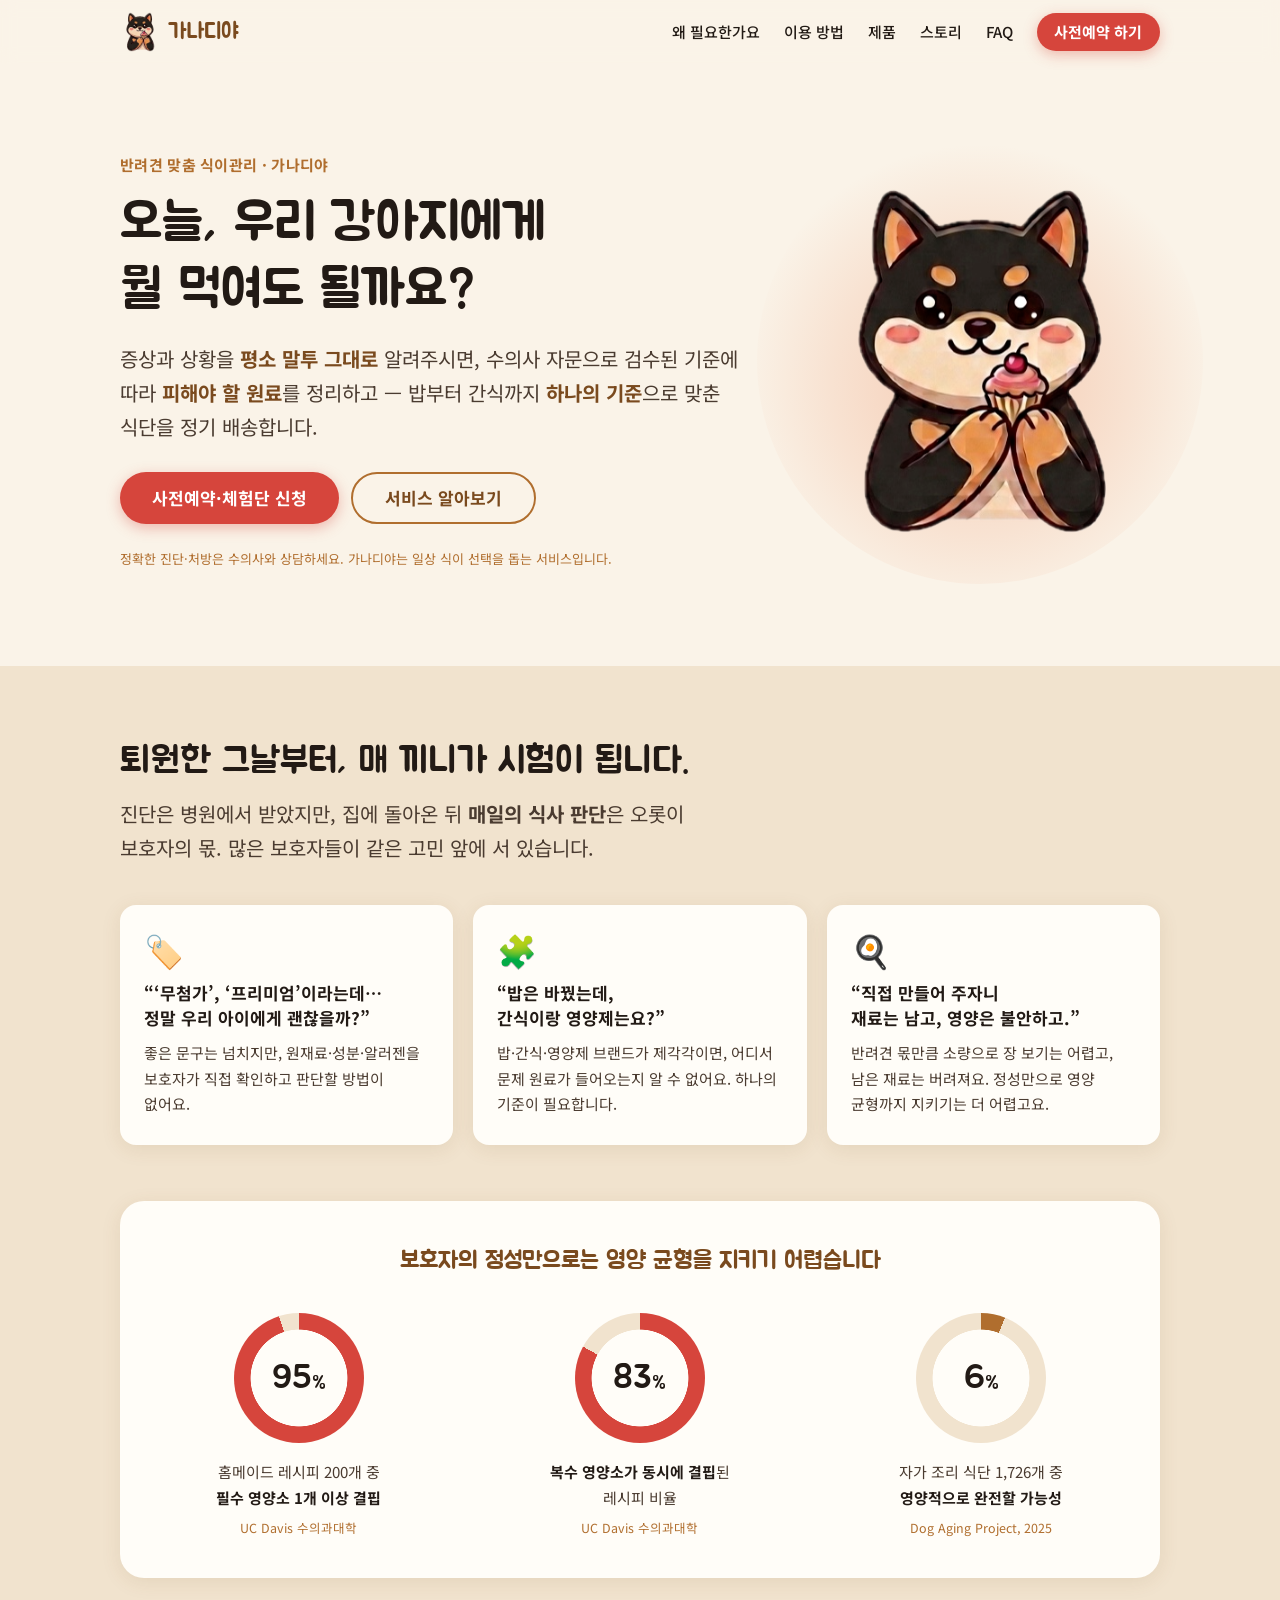
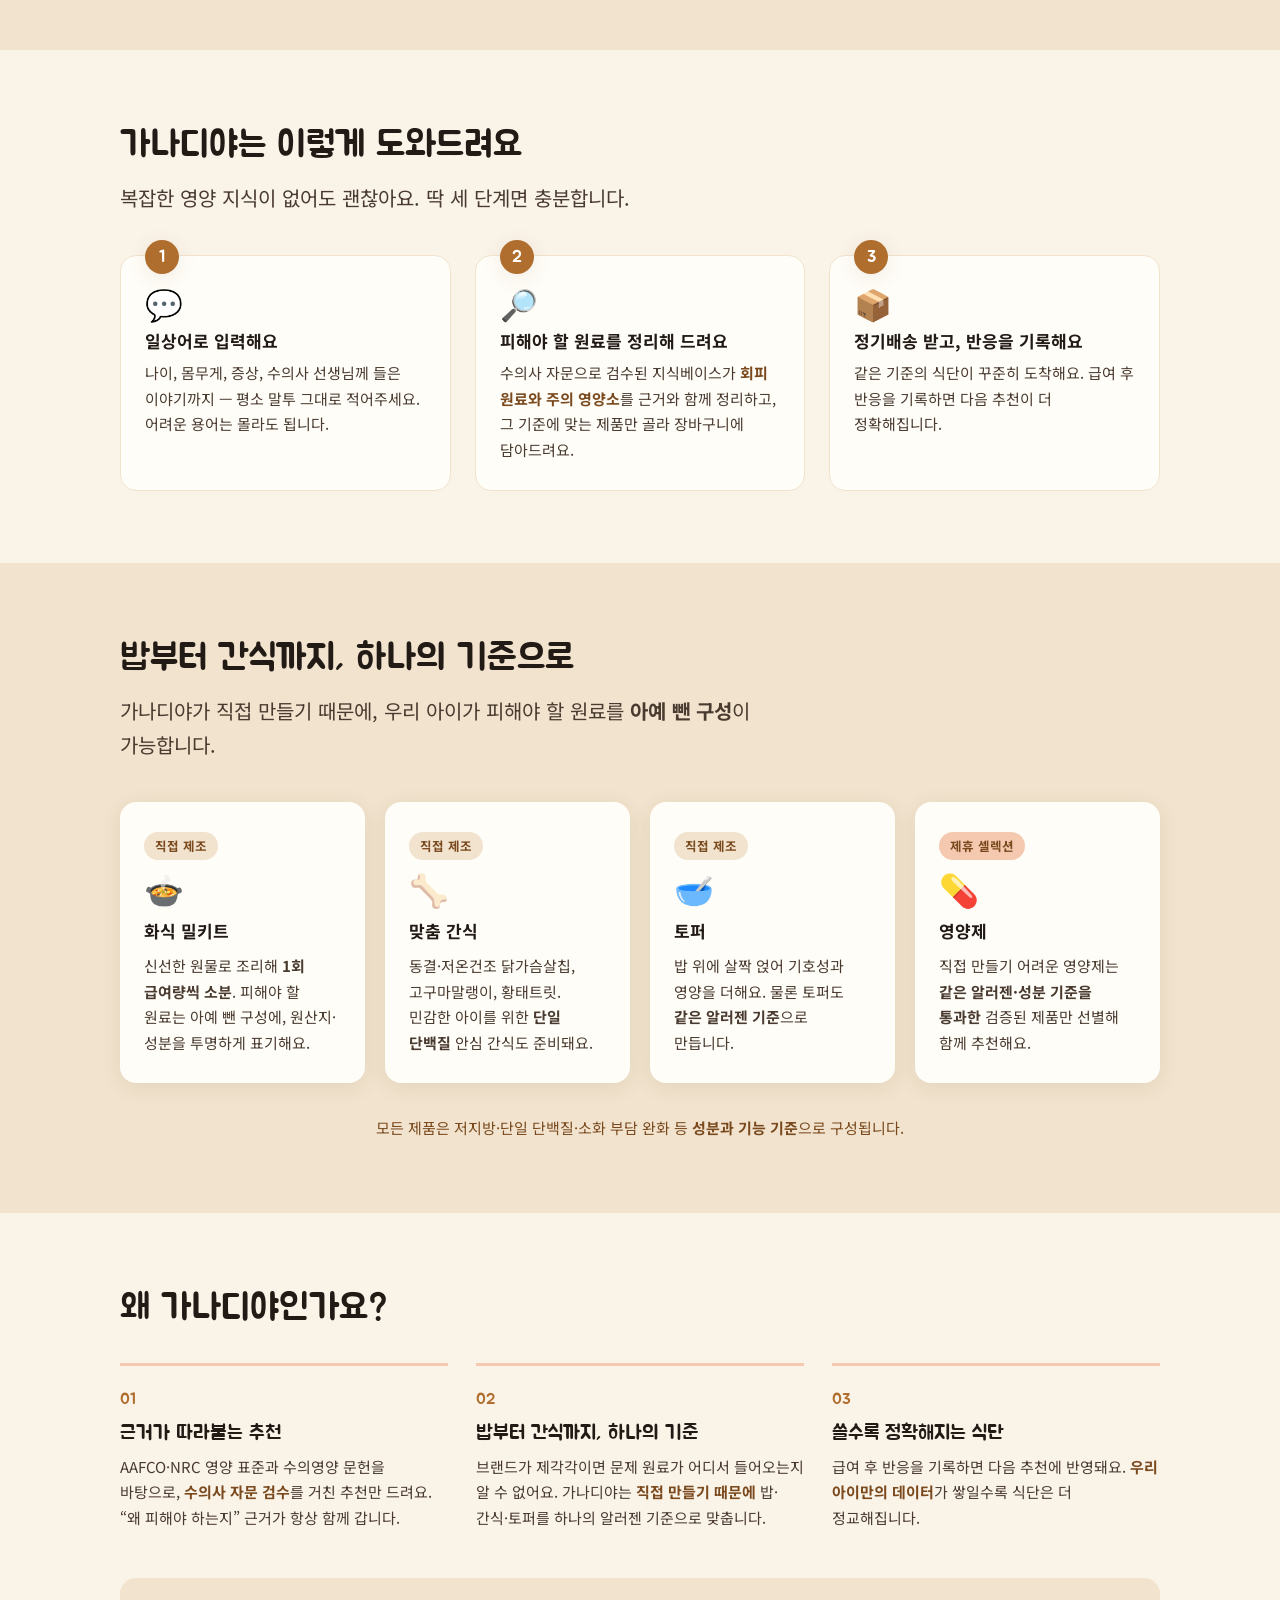
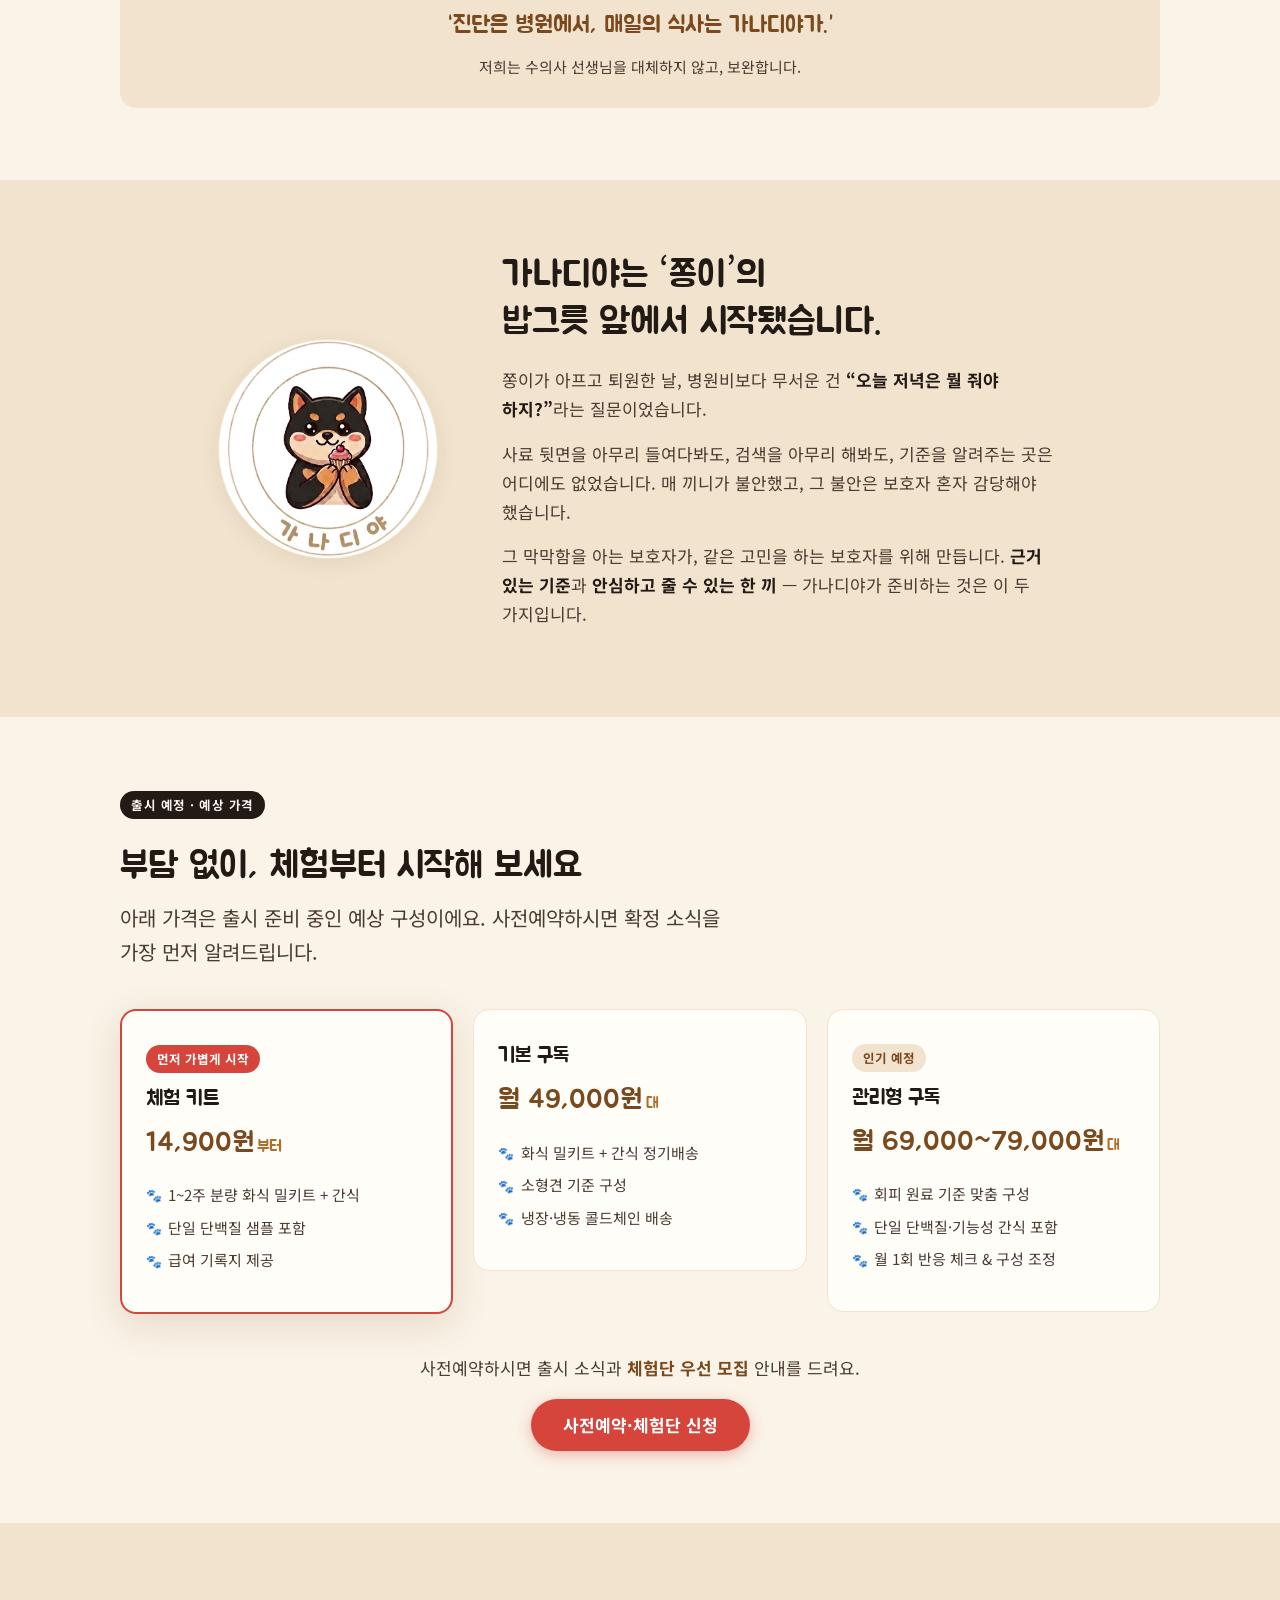
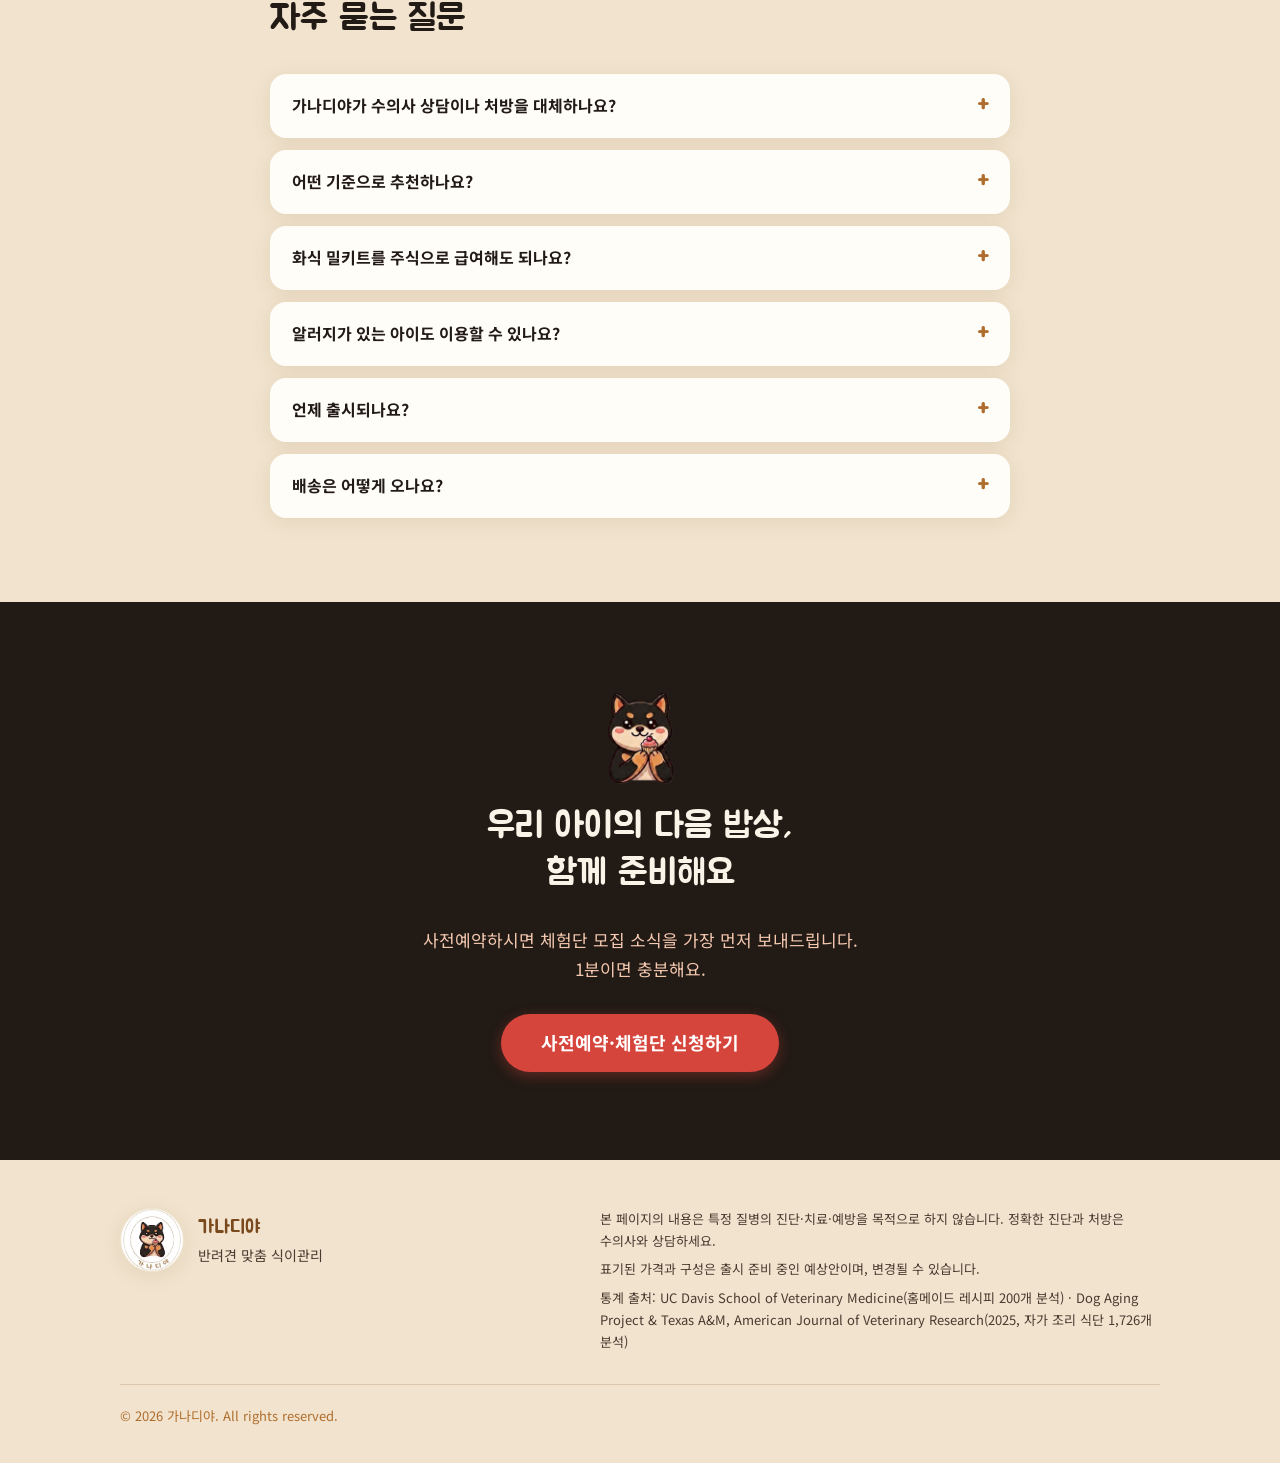
==== commit c577a0e5: "OG 메타태그 절대 URL 적용 Co-Authored-By: Claude Fable 5 <noreply@anthropic.com>" ====
--- a/index.html
+++ b/index.html
@@ -6,9 +6,10 @@
   <title>가나디야 — 우리 아이 맞춤 식이관리, 밥부터 간식까지 하나의 기준으로</title>
   <meta name="description" content="증상과 상황을 일상어로 알려주시면, 수의사 자문으로 검수된 기준에 따라 피해야 할 원료를 정리하고 — 밥부터 간식까지 하나의 기준으로 맞춘 식단을 정기 배송하는 반려견 식이관리 서비스입니다." />
   <meta property="og:type" content="website" />
+  <meta property="og:url" content="https://zoo3323.github.io/ganadiya/" />
   <meta property="og:title" content="가나디야 — 우리 아이 맞춤 식이관리" />
   <meta property="og:description" content="오늘, 우리 강아지에게 뭘 먹여도 될까요? 밥부터 간식까지 하나의 기준으로 — 가나디야가 도와드려요." />
-  <meta property="og:image" content="assets/logo_dog.png" />
+  <meta property="og:image" content="https://zoo3323.github.io/ganadiya/assets/logo_dog.png" />
   <link rel="icon" type="image/png" href="assets/logo_dog.png" />
   <link rel="preconnect" href="https://fonts.googleapis.com" />
   <link rel="preconnect" href="https://fonts.gstatic.com" crossorigin />
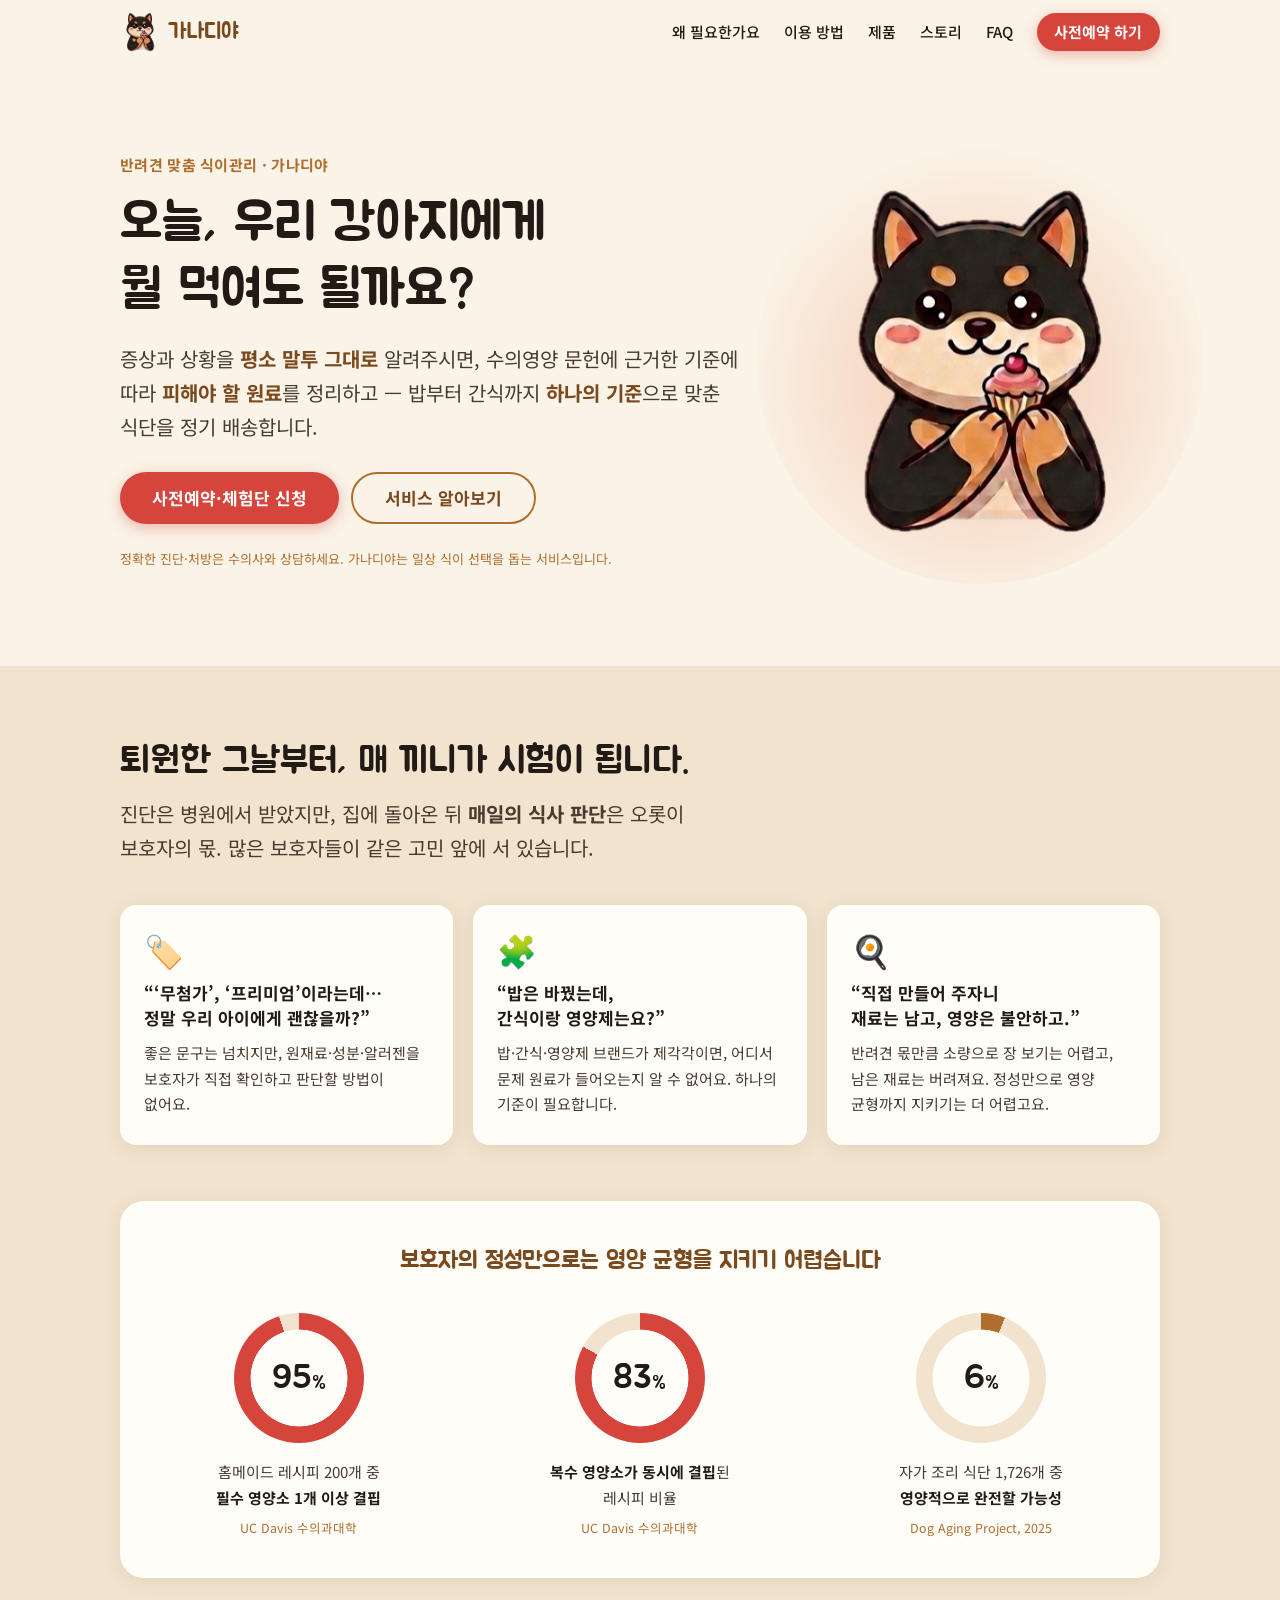
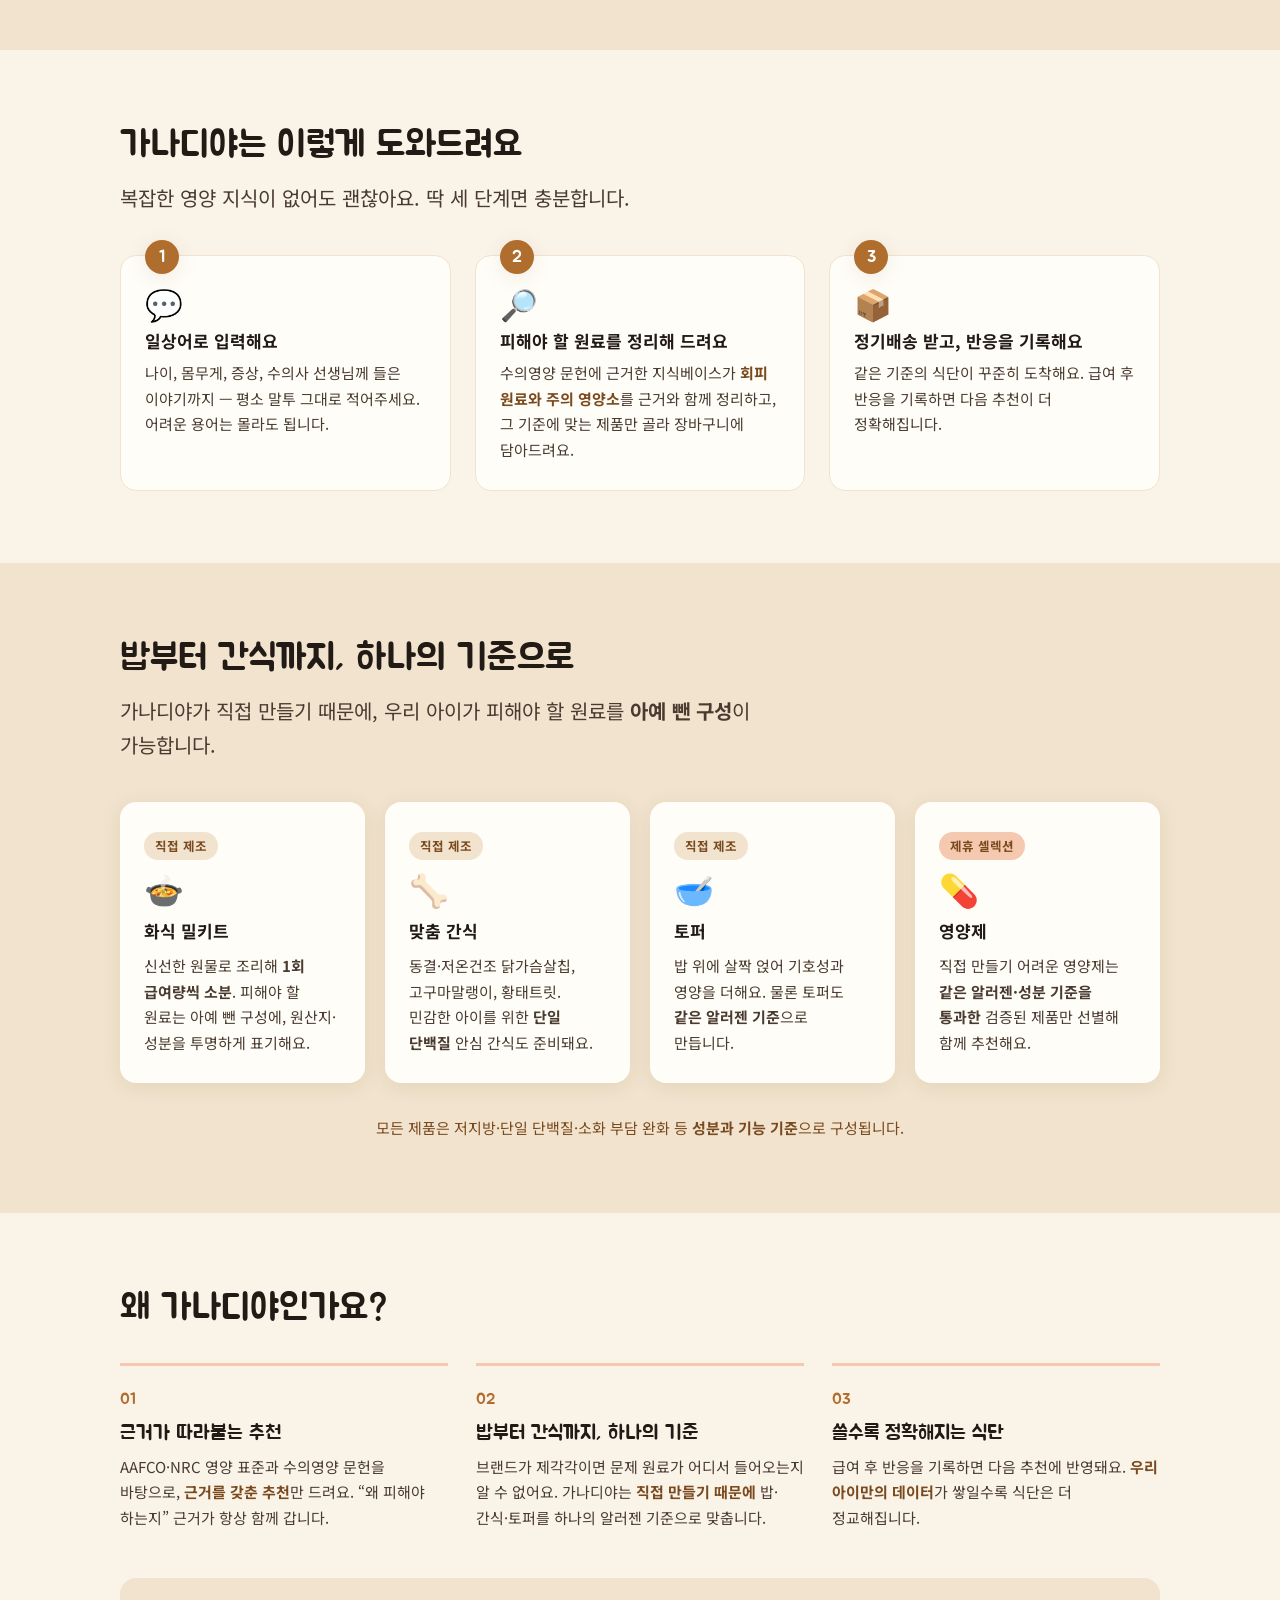
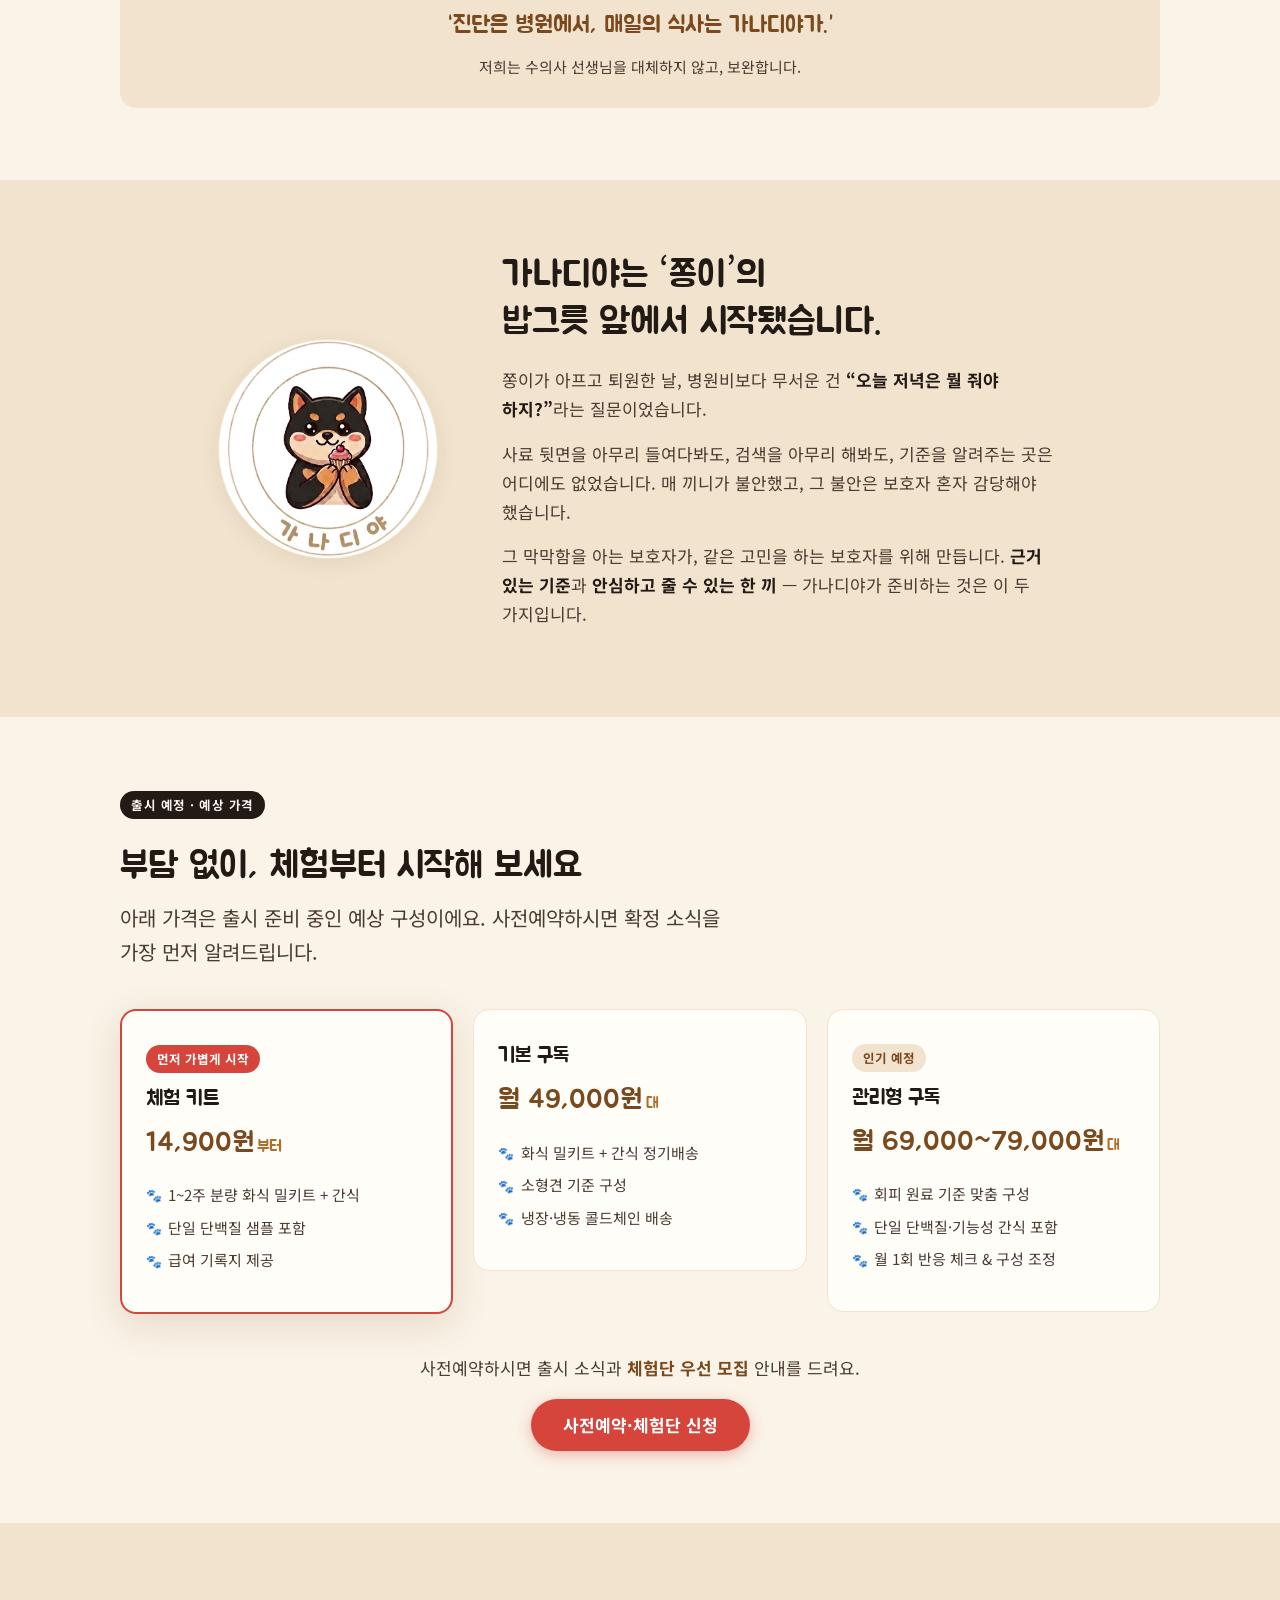
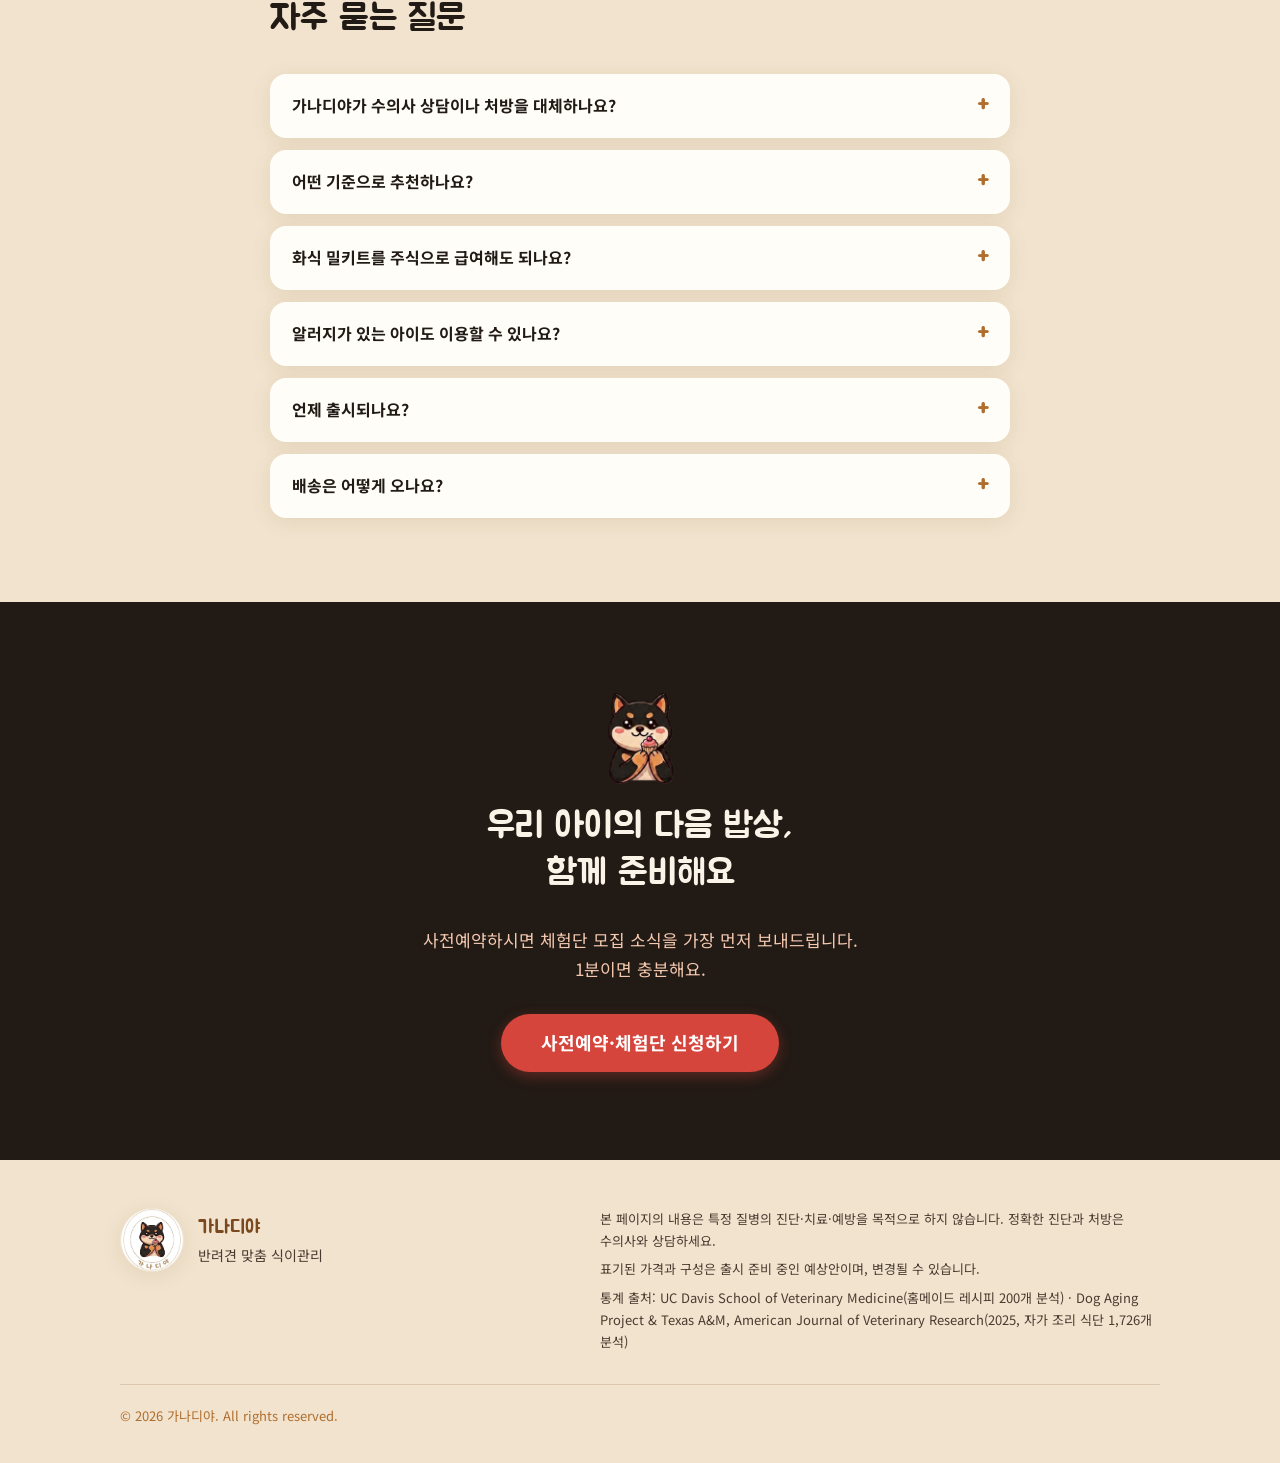
==== commit 6df77b43: "fix: 랜딩 규제 문구 정비 — '수의사 검수/추천/자문'을 '문헌·영양 표준 근거'로 사료관리법 별표15의2(2026-01-01 시행) '수의사 지정·공인·추천 표시 금지' 대" ====
--- a/index.html
+++ b/index.html
@@ -4,12 +4,12 @@
   <meta charset="UTF-8" />
   <meta name="viewport" content="width=device-width, initial-scale=1.0" />
   <title>가나디야 — 우리 아이 맞춤 식이관리, 밥부터 간식까지 하나의 기준으로</title>
-  <meta name="description" content="증상과 상황을 일상어로 알려주시면, 수의사 자문으로 검수된 기준에 따라 피해야 할 원료를 정리하고 — 밥부터 간식까지 하나의 기준으로 맞춘 식단을 정기 배송하는 반려견 식이관리 서비스입니다." />
+  <meta name="description" content="증상과 상황을 일상어로 알려주시면, 수의영양 문헌과 영양 표준에 근거한 기준에 따라 피해야 할 원료를 정리하고 — 밥부터 간식까지 하나의 기준으로 맞춘 식단을 정기 배송하는 반려견 식이관리 서비스입니다." />
   <meta property="og:type" content="website" />
-  <meta property="og:url" content="https://zoo3323.github.io/ganadiya/" />
+  <meta property="og:url" content="https://ganadiya.vercel.app/" />
   <meta property="og:title" content="가나디야 — 우리 아이 맞춤 식이관리" />
   <meta property="og:description" content="오늘, 우리 강아지에게 뭘 먹여도 될까요? 밥부터 간식까지 하나의 기준으로 — 가나디야가 도와드려요." />
-  <meta property="og:image" content="https://zoo3323.github.io/ganadiya/assets/logo_dog.png" />
+  <meta property="og:image" content="https://ganadiya.vercel.app/assets/logo_dog.png" />
   <link rel="icon" type="image/png" href="assets/logo_dog.png" />
   <link rel="preconnect" href="https://fonts.googleapis.com" />
   <link rel="preconnect" href="https://fonts.gstatic.com" crossorigin />
@@ -48,7 +48,7 @@
           <h1>오늘, 우리 강아지에게<br />뭘 먹여도 될까요?</h1>
           <p class="lead">
             증상과 상황을 <strong>평소 말투 그대로</strong> 알려주시면,
-            수의사 자문으로 검수된 기준에 따라 <strong>피해야 할 원료</strong>를 정리하고 —
+            수의영양 문헌에 근거한 기준에 따라 <strong>피해야 할 원료</strong>를 정리하고 —
             밥부터 간식까지 <strong>하나의 기준</strong>으로 맞춘 식단을 정기 배송합니다.
           </p>
           <div class="cta-row">
@@ -138,7 +138,7 @@
             <div class="step-num" aria-hidden="true">2</div>
             <div class="step-icon" aria-hidden="true">🔎</div>
             <h3>피해야 할 원료를 정리해 드려요</h3>
-            <p>수의사 자문으로 검수된 지식베이스가 <strong>회피 원료와 주의 영양소</strong>를 근거와 함께 정리하고, 그 기준에 맞는 제품만 골라 장바구니에 담아드려요.</p>
+            <p>수의영양 문헌에 근거한 지식베이스가 <strong>회피 원료와 주의 영양소</strong>를 근거와 함께 정리하고, 그 기준에 맞는 제품만 골라 장바구니에 담아드려요.</p>
           </article>
           <article class="step reveal">
             <div class="step-num" aria-hidden="true">3</div>
@@ -197,7 +197,7 @@
           <article class="why-item reveal">
             <div class="why-num" aria-hidden="true">01</div>
             <h3>근거가 따라붙는 추천</h3>
-            <p>AAFCO·NRC 영양 표준과 수의영양 문헌을 바탕으로, <strong>수의사 자문 검수</strong>를 거친 추천만 드려요. “왜 피해야 하는지” 근거가 항상 함께 갑니다.</p>
+            <p>AAFCO·NRC 영양 표준과 수의영양 문헌을 바탕으로, <strong>근거를 갖춘 추천</strong>만 드려요. “왜 피해야 하는지” 근거가 항상 함께 갑니다.</p>
           </article>
           <article class="why-item reveal">
             <div class="why-num" aria-hidden="true">02</div>
@@ -296,7 +296,7 @@
           </details>
           <details>
             <summary>어떤 기준으로 추천하나요?</summary>
-            <p>AAFCO·NRC 등 공신력 있는 영양 표준과 수의영양 문헌을 기반으로 하고, 수의사·반려동물 영양 전문가 자문위원이 추천 로직과 제품 목록을 검수합니다. 추천에는 항상 <strong>근거가 함께</strong> 제시돼요.</p>
+            <p>AAFCO·NRC 등 공신력 있는 영양 표준과 수의영양 문헌을 근거로 추천 로직을 설계합니다. 추천에는 항상 <strong>근거가 함께</strong> 제시돼요.</p>
           </details>
           <details>
             <summary>화식 밀키트를 주식으로 급여해도 되나요?</summary>
